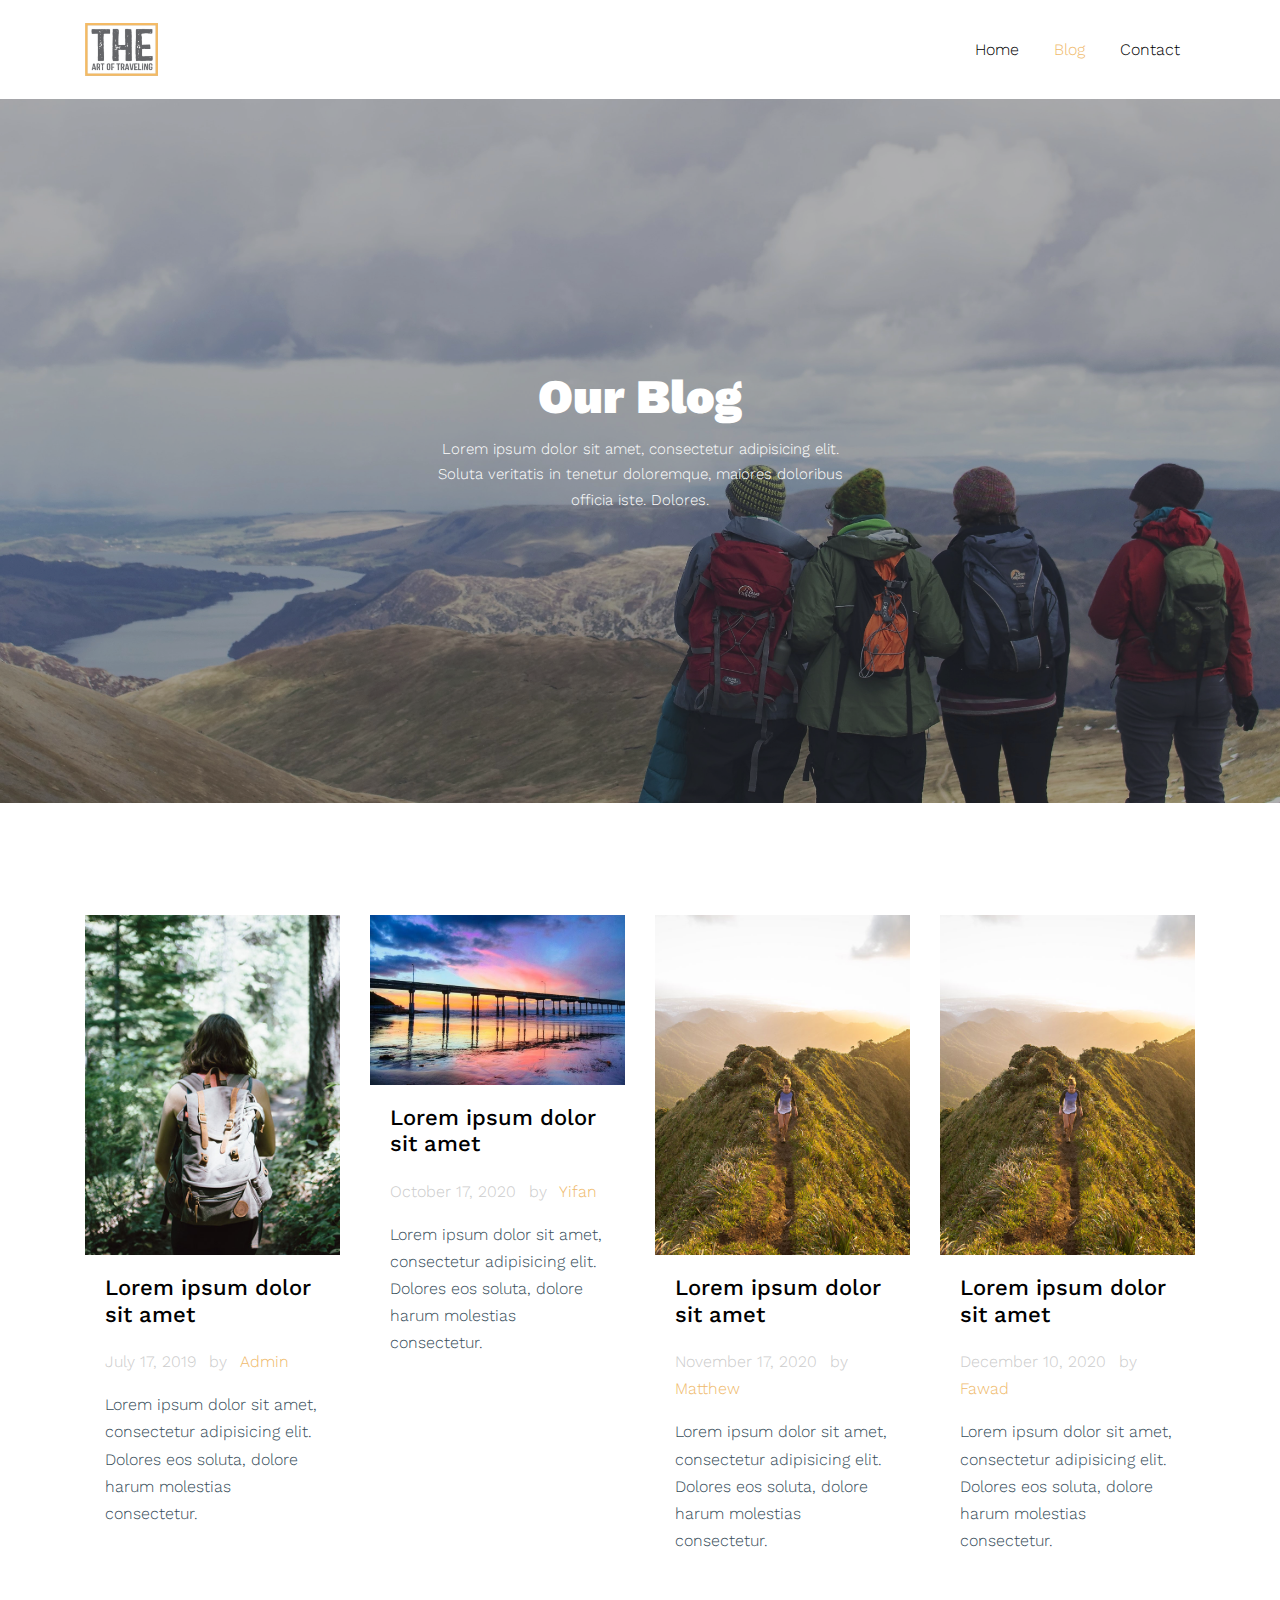
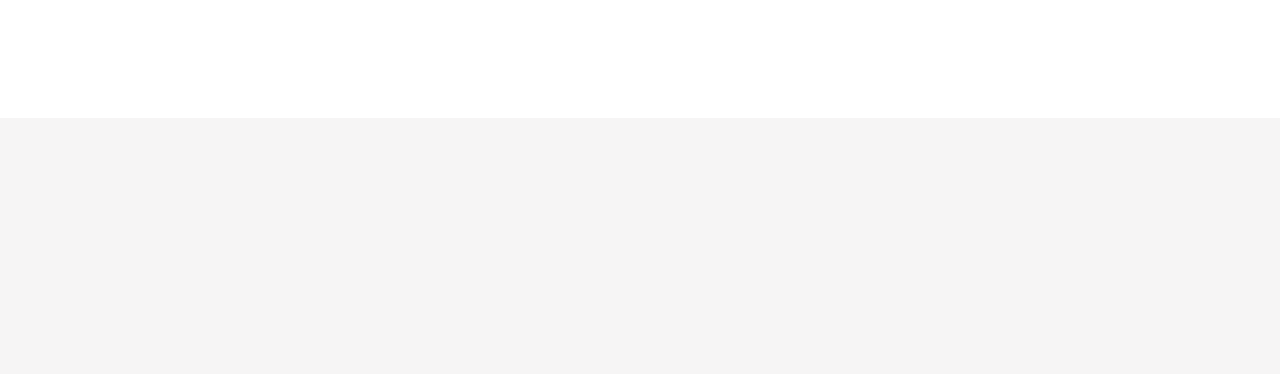
==== blog.html @ 345ba42e "Merge branch 'master' of https://github.com/94yifanwu/544-group-proj into main" ====
<!doctype html>
<html lang="en">

  <head>
    <title>The art of traveling</title>
    <meta charset="utf-8">
    <meta name="viewport" content="width=device-width, initial-scale=1, shrink-to-fit=no">

    <link href="https://fonts.googleapis.com/css?family=Work+Sans:400,700,900&display=swap" rel="stylesheet">

    <link rel="stylesheet" href="fonts/icomoon/style.css">

    <link rel="stylesheet" href="css/bootstrap.min.css">
    <link rel="stylesheet" href="css/bootstrap-datepicker.css">
    <link rel="stylesheet" href="css/jquery.fancybox.min.css">
    <link rel="stylesheet" href="css/owl.carousel.min.css">
    <link rel="stylesheet" href="css/owl.theme.default.min.css">
    <link rel="stylesheet" href="fonts/flaticon/font/flaticon.css">
    <link rel="stylesheet" href="css/aos.css">

    <!-- MAIN CSS -->
    <link rel="stylesheet" href="css/style.css">

  </head>

  <body data-spy="scroll" data-target=".site-navbar-target" data-offset="300">

    
    <div class="site-wrap" id="home-section">

      <div class="site-mobile-menu site-navbar-target">
        <div class="site-mobile-menu-header">
          <div class="site-mobile-menu-close mt-3">
            <span class="icon-close2 js-menu-toggle"></span>
          </div>
        </div>
        <div class="site-mobile-menu-body"></div>
      </div>



      <header class="site-navbar site-navbar-target" role="banner">

        <div class="container">
          <div class="row align-items-center position-relative">

            <div class="col-3 ">
              <div class="site-logo">
                <a href="index.html" class="font-weight-bold">
                  <img src="images/logo.png" alt="Image" class="img-fluid">
                </a>
              </div>
            </div>

            <div class="col-9  text-right">
              

              <span class="d-inline-block d-lg-none"><a href="#" class="text-white site-menu-toggle js-menu-toggle py-5 text-white"><span class="icon-menu h3 text-white"></span></a></span>

              

              <nav class="site-navigation text-right ml-auto d-none d-lg-block" role="navigation">
                <ul class="site-menu main-menu js-clone-nav ml-auto ">
                  <li><a href="index.html" class="nav-link">Home</a></li>
                  <li class="active"><a href="blog.html" class="nav-link">Blog</a></li>
                  <li><a href="contact.html" class="nav-link">Contact</a></li>
                </ul>
              </nav>
            </div>

            
          </div>
        </div>

      </header>

    <div class="ftco-blocks-cover-1">
      <div class="site-section-cover overlay" style="background-image: url('images/hero_1.jpg')">
        <div class="container">
          <div class="row align-items-center justify-content-center text-center">
            <div class="col-md-5" data-aos="fade-up">
              <h1 class="mb-3 text-white">Our Blog</h1>
              <p>Lorem ipsum dolor sit amet, consectetur adipisicing elit. Soluta veritatis in tenetur doloremque, maiores doloribus officia iste. Dolores.</p>
              
            </div>
          </div>
        </div>
      </div>
    </div>


    <div class="site-section">
      <div class="container">

       
        <div class="row">
          <div class="col-lg-3 col-md-6 mb-3">
            <div class="post-entry-1 h-100">
              <a href="single.html">
                <img src="images/img_1.jpg" alt="Image"
                 class="img-fluid">
              </a>
              <div class="post-entry-1-contents">
                
                <h2><a href="single.html">Lorem ipsum dolor sit amet</a></h2>
                <span class="meta d-inline-block mb-3">July 17, 2019 <span class="mx-2">by</span> <a href="#">Admin</a></span>
                <p>Lorem ipsum dolor sit amet, consectetur adipisicing elit. Dolores eos soluta, dolore harum molestias consectetur.</p>
              </div>
            </div>
          </div>
          <div class="col-lg-3 col-md-6 mb-3">
            <div class="post-entry-1 h-100">
              <a href="san-diego.html">
                <img src="images/sandiegoo.jpg" alt="San Diego Image"
                 class="img-fluid">
              </a>
              <div class="post-entry-1-contents">
                
                <h2><a href="san-diego.html">Lorem ipsum dolor sit amet</a></h2>
                <span class="meta d-inline-block mb-3">October 17, 2020 <span class="mx-2">by</span> <a href="#">Yifan</a></span>
                <p>Lorem ipsum dolor sit amet, consectetur adipisicing elit. Dolores eos soluta, dolore harum molestias consectetur.</p>
              </div>
            </div>
          </div>

          <div class="col-lg-3 col-md-6 mb-3">
            <div class="post-entry-1 h-100">
              <a href="matt.html">
                <img src="images/img_3.jpg" alt="Image"
                 class="img-fluid">
              </a>
              <div class="post-entry-1-contents">
                
                <h2><a href="matt.html">Lorem ipsum dolor sit amet</a></h2>
                <span class="meta d-inline-block mb-3">November 17, 2020 <span class="mx-2">by</span> <a href="#">Matthew</a></span>
                <p>Lorem ipsum dolor sit amet, consectetur adipisicing elit. Dolores eos soluta, dolore harum molestias consectetur.</p>
              </div>
            </div>
          </div>
          <div class="col-lg-3 col-md-6 mb-3">
            <div class="post-entry-1 h-100">
              <a href="single.html">
                <img src="images/img_3.jpg" alt="Image"
                     class="img-fluid">
              </a>
              <div class="post-entry-1-contents">

                <h2><a href="single.html">Lorem ipsum dolor sit amet</a></h2>
                <span class="meta d-inline-block mb-3">December 10, 2020 <span class="mx-2">by</span> <a href="#">Fawad</a></span>
                <p>Lorem ipsum dolor sit amet, consectetur adipisicing elit. Dolores eos soluta, dolore harum molestias consectetur.</p>
              </div>
            </div>
          </div>

        </div>

        
      </div>
    </div> <!-- END .site-section -->

    <footer class="site-footer bg-light">

    </footer>

    </div>

    <script src="js/jquery-3.3.1.min.js"></script>
    <script src="js/jquery-migrate-3.0.0.js"></script>
    <script src="js/popper.min.js"></script>
    <script src="js/bootstrap.min.js"></script>
    <script src="js/owl.carousel.min.js"></script>
    <script src="js/jquery.sticky.js"></script>
    <script src="js/jquery.waypoints.min.js"></script>
    <script src="js/jquery.animateNumber.min.js"></script>
    <script src="js/jquery.fancybox.min.js"></script>
    <script src="js/jquery.stellar.min.js"></script>
    <script src="js/jquery.easing.1.3.js"></script>
    <script src="js/bootstrap-datepicker.min.js"></script>
    <script src="js/isotope.pkgd.min.js"></script>
    <script src="js/aos.js"></script>

    <script src="js/main.js"></script>

  </body>

</html>
---- fonts/icomoon/style.css ----
@font-face {
  font-family: 'icomoon';
  src:  url('fonts/icomoon.eot?10si43');
  src:  url('fonts/icomoon.eot?10si43#iefix') format('embedded-opentype'),
    url('fonts/icomoon.ttf?10si43') format('truetype'),
    url('fonts/icomoon.woff?10si43') format('woff'),
    url('fonts/icomoon.svg?10si43#icomoon') format('svg');
  font-weight: normal;
  font-style: normal;
}

[class^="icon-"], [class*=" icon-"] {
  /* use !important to prevent issues with browser extensions that change fonts */
  font-family: 'icomoon' !important;
  speak: none;
  font-style: normal;
  font-weight: normal;
  font-variant: normal;
  text-transform: none;
  line-height: 1;

  /* Better Font Rendering =========== */
  -webkit-font-smoothing: antialiased;
  -moz-osx-font-smoothing: grayscale;
}

.icon-asterisk:before {
  content: "\f069";
}
.icon-plus:before {
  content: "\f067";
}
.icon-question:before {
  content: "\f128";
}
.icon-minus:before {
  content: "\f068";
}
.icon-glass:before {
  content: "\f000";
}
.icon-music:before {
  content: "\f001";
}
.icon-search:before {
  content: "\f002";
}
.icon-envelope-o:before {
  content: "\f003";
}
.icon-heart:before {
  content: "\f004";
}
.icon-star:before {
  content: "\f005";
}
.icon-star-o:before {
  content: "\f006";
}
.icon-user:before {
  content: "\f007";
}
.icon-film:before {
  content: "\f008";
}
.icon-th-large:before {
  content: "\f009";
}
.icon-th:before {
  content: "\f00a";
}
.icon-th-list:before {
  content: "\f00b";
}
.icon-check:before {
  content: "\f00c";
}
.icon-close:before {
  content: "\f00d";
}
.icon-remove:before {
  content: "\f00d";
}
.icon-times:before {
  content: "\f00d";
}
.icon-search-plus:before {
  content: "\f00e";
}
.icon-search-minus:before {
  content: "\f010";
}
.icon-power-off:before {
  content: "\f011";
}
.icon-signal:before {
  content: "\f012";
}
.icon-cog:before {
  content: "\f013";
}
.icon-gear:before {
  content: "\f013";
}
.icon-trash-o:before {
  content: "\f014";
}
.icon-home:before {
  content: "\f015";
}
.icon-file-o:before {
  content: "\f016";
}
.icon-clock-o:before {
  content: "\f017";
}
.icon-road:before {
  content: "\f018";
}
.icon-download:before {
  content: "\f019";
}
.icon-arrow-circle-o-down:before {
  content: "\f01a";
}
.icon-arrow-circle-o-up:before {
  content: "\f01b";
}
.icon-inbox:before {
  content: "\f01c";
}
.icon-play-circle-o:before {
  content: "\f01d";
}
.icon-repeat:before {
  content: "\f01e";
}
.icon-rotate-right:before {
  content: "\f01e";
}
.icon-refresh:before {
  content: "\f021";
}
.icon-list-alt:before {
  content: "\f022";
}
.icon-lock:before {
  content: "\f023";
}
.icon-flag:before {
  content: "\f024";
}
.icon-headphones:before {
  content: "\f025";
}
.icon-volume-off:before {
  content: "\f026";
}
.icon-volume-down:before {
  content: "\f027";
}
.icon-volume-up:before {
  content: "\f028";
}
.icon-qrcode:before {
  content: "\f029";
}
.icon-barcode:before {
  content: "\f02a";
}
.icon-tag:before {
  content: "\f02b";
}
.icon-tags:before {
  content: "\f02c";
}
.icon-book:before {
  content: "\f02d";
}
.icon-bookmark:before {
  content: "\f02e";
}
.icon-print:before {
  content: "\f02f";
}
.icon-camera:before {
  content: "\f030";
}
.icon-font:before {
  content: "\f031";
}
.icon-bold:before {
  content: "\f032";
}
.icon-italic:before {
  content: "\f033";
}
.icon-text-height:before {
  content: "\f034";
}
.icon-text-width:before {
  content: "\f035";
}
.icon-align-left:before {
  content: "\f036";
}
.icon-align-center:before {
  content: "\f037";
}
.icon-align-right:before {
  content: "\f038";
}
.icon-align-justify:before {
  content: "\f039";
}
.icon-list:before {
  content: "\f03a";
}
.icon-dedent:before {
  content: "\f03b";
}
.icon-outdent:before {
  content: "\f03b";
}
.icon-indent:before {
  content: "\f03c";
}
.icon-video-camera:before {
  content: "\f03d";
}
.icon-image:before {
  content: "\f03e";
}
.icon-photo:before {
  content: "\f03e";
}
.icon-picture-o:before {
  content: "\f03e";
}
.icon-pencil:before {
  content: "\f040";
}
.icon-map-marker:before {
  content: "\f041";
}
.icon-adjust:before {
  content: "\f042";
}
.icon-tint:before {
  content: "\f043";
}
.icon-edit:before {
  content: "\f044";
}
.icon-pencil-square-o:before {
  content: "\f044";
}
.icon-share-square-o:before {
  content: "\f045";
}
.icon-check-square-o:before {
  content: "\f046";
}
.icon-arrows:before {
  content: "\f047";
}
.icon-step-backward:before {
  content: "\f048";
}
.icon-fast-backward:before {
  content: "\f049";
}
.icon-backward:before {
  content: "\f04a";
}
.icon-play:before {
  content: "\f04b";
}
.icon-pause:before {
  content: "\f04c";
}
.icon-stop:before {
  content: "\f04d";
}
.icon-forward:before {
  content: "\f04e";
}
.icon-fast-forward:before {
  content: "\f050";
}
.icon-step-forward:before {
  content: "\f051";
}
.icon-eject:before {
  content: "\f052";
}
.icon-chevron-left:before {
  content: "\f053";
}
.icon-chevron-right:before {
  content: "\f054";
}
.icon-plus-circle:before {
  content: "\f055";
}
.icon-minus-circle:before {
  content: "\f056";
}
.icon-times-circle:before {
  content: "\f057";
}
.icon-check-circle:before {
  content: "\f058";
}
.icon-question-circle:before {
  content: "\f059";
}
.icon-info-circle:before {
  content: "\f05a";
}
.icon-crosshairs:before {
  content: "\f05b";
}
.icon-times-circle-o:before {
  content: "\f05c";
}
.icon-check-circle-o:before {
  content: "\f05d";
}
.icon-ban:before {
  content: "\f05e";
}
.icon-arrow-left:before {
  content: "\f060";
}
.icon-arrow-right:before {
  content: "\f061";
}
.icon-arrow-up:before {
  content: "\f062";
}
.icon-arrow-down:before {
  content: "\f063";
}
.icon-mail-forward:before {
  content: "\f064";
}
.icon-share:before {
  content: "\f064";
}
.icon-expand:before {
  content: "\f065";
}
.icon-compress:before {
  content: "\f066";
}
.icon-exclamation-circle:before {
  content: "\f06a";
}
.icon-gift:before {
  content: "\f06b";
}
.icon-leaf:before {
  content: "\f06c";
}
.icon-fire:before {
  content: "\f06d";
}
.icon-eye:before {
  content: "\f06e";
}
.icon-eye-slash:before {
  content: "\f070";
}
.icon-exclamation-triangle:before {
  content: "\f071";
}
.icon-warning:before {
  content: "\f071";
}
.icon-plane:before {
  content: "\f072";
}
.icon-calendar:before {
  content: "\f073";
}
.icon-random:before {
  content: "\f074";
}
.icon-comment:before {
  content: "\f075";
}
.icon-magnet:before {
  content: "\f076";
}
.icon-chevron-up:before {
  content: "\f077";
}
.icon-chevron-down:before {
  content: "\f078";
}
.icon-retweet:before {
  content: "\f079";
}
.icon-shopping-cart:before {
  content: "\f07a";
}
.icon-folder:before {
  content: "\f07b";
}
.icon-folder-open:before {
  content: "\f07c";
}
.icon-arrows-v:before {
  content: "\f07d";
}
.icon-arrows-h:before {
  content: "\f07e";
}
.icon-bar-chart:before {
  content: "\f080";
}
.icon-bar-chart-o:before {
  content: "\f080";
}
.icon-twitter-square:before {
  content: "\f081";
}
.icon-facebook-square:before {
  content: "\f082";
}
.icon-camera-retro:before {
  content: "\f083";
}
.icon-key:before {
  content: "\f084";
}
.icon-cogs:before {
  content: "\f085";
}
.icon-gears:before {
  content: "\f085";
}
.icon-comments:before {
  content: "\f086";
}
.icon-thumbs-o-up:before {
  content: "\f087";
}
.icon-thumbs-o-down:before {
  content: "\f088";
}
.icon-star-half:before {
  content: "\f089";
}
.icon-heart-o:before {
  content: "\f08a";
}
.icon-sign-out:before {
  content: "\f08b";
}
.icon-linkedin-square:before {
  content: "\f08c";
}
.icon-thumb-tack:before {
  content: "\f08d";
}
.icon-external-link:before {
  content: "\f08e";
}
.icon-sign-in:before {
  content: "\f090";
}
.icon-trophy:before {
  content: "\f091";
}
.icon-github-square:before {
  content: "\f092";
}
.icon-upload:before {
  content: "\f093";
}
.icon-lemon-o:before {
  content: "\f094";
}
.icon-phone:before {
  content: "\f095";
}
.icon-square-o:before {
  content: "\f096";
}
.icon-bookmark-o:before {
  content: "\f097";
}
.icon-phone-square:before {
  content: "\f098";
}
.icon-twitter:before {
  content: "\f099";
}
.icon-facebook:before {
  content: "\f09a";
}
.icon-facebook-f:before {
  content: "\f09a";
}
.icon-github:before {
  content: "\f09b";
}
.icon-unlock:before {
  content: "\f09c";
}
.icon-credit-card:before {
  content: "\f09d";
}
.icon-feed:before {
  content: "\f09e";
}
.icon-rss:before {
  content: "\f09e";
}
.icon-hdd-o:before {
  content: "\f0a0";
}
.icon-bullhorn:before {
  content: "\f0a1";
}
.icon-bell-o:before {
  content: "\f0a2";
}
.icon-certificate:before {
  content: "\f0a3";
}
.icon-hand-o-right:before {
  content: "\f0a4";
}
.icon-hand-o-left:before {
  content: "\f0a5";
}
.icon-hand-o-up:before {
  content: "\f0a6";
}
.icon-hand-o-down:before {
  content: "\f0a7";
}
.icon-arrow-circle-left:before {
  content: "\f0a8";
}
.icon-arrow-circle-right:before {
  content: "\f0a9";
}
.icon-arrow-circle-up:before {
  content: "\f0aa";
}
.icon-arrow-circle-down:before {
  content: "\f0ab";
}
.icon-globe:before {
  content: "\f0ac";
}
.icon-wrench:before {
  content: "\f0ad";
}
.icon-tasks:before {
  content: "\f0ae";
}
.icon-filter:before {
  content: "\f0b0";
}
.icon-briefcase:before {
  content: "\f0b1";
}
.icon-arrows-alt:before {
  content: "\f0b2";
}
.icon-group:before {
  content: "\f0c0";
}
.icon-users:before {
  content: "\f0c0";
}
.icon-chain:before {
  content: "\f0c1";
}
.icon-link:before {
  content: "\f0c1";
}
.icon-cloud:before {
  content: "\f0c2";
}
.icon-flask:before {
  content: "\f0c3";
}
.icon-cut:before {
  content: "\f0c4";
}
.icon-scissors:before {
  content: "\f0c4";
}
.icon-copy:before {
  content: "\f0c5";
}
.icon-files-o:before {
  content: "\f0c5";
}
.icon-paperclip:before {
  content: "\f0c6";
}
.icon-floppy-o:before {
  content: "\f0c7";
}
.icon-save:before {
  content: "\f0c7";
}
.icon-square:before {
  content: "\f0c8";
}
.icon-bars:before {
  content: "\f0c9";
}
.icon-navicon:before {
  content: "\f0c9";
}
.icon-reorder:before {
  content: "\f0c9";
}
.icon-list-ul:before {
  content: "\f0ca";
}
.icon-list-ol:before {
  content: "\f0cb";
}
.icon-strikethrough:before {
  content: "\f0cc";
}
.icon-underline:before {
  content: "\f0cd";
}
.icon-table:before {
  content: "\f0ce";
}
.icon-magic:before {
  content: "\f0d0";
}
.icon-truck:before {
  content: "\f0d1";
}
.icon-pinterest:before {
  content: "\f0d2";
}
.icon-pinterest-square:before {
  content: "\f0d3";
}
.icon-google-plus-square:before {
  content: "\f0d4";
}
.icon-google-plus:before {
  content: "\f0d5";
}
.icon-money:before {
  content: "\f0d6";
}
.icon-caret-down:before {
  content: "\f0d7";
}
.icon-caret-up:before {
  content: "\f0d8";
}
.icon-caret-left:before {
  content: "\f0d9";
}
.icon-caret-right:before {
  content: "\f0da";
}
.icon-columns:before {
  content: "\f0db";
}
.icon-sort:before {
  content: "\f0dc";
}
.icon-unsorted:before {
  content: "\f0dc";
}
.icon-sort-desc:before {
  content: "\f0dd";
}
.icon-sort-down:before {
  content: "\f0dd";
}
.icon-sort-asc:before {
  content: "\f0de";
}
.icon-sort-up:before {
  content: "\f0de";
}
.icon-envelope:before {
  content: "\f0e0";
}
.icon-linkedin:before {
  content: "\f0e1";
}
.icon-rotate-left:before {
  content: "\f0e2";
}
.icon-undo:before {
  content: "\f0e2";
}
.icon-gavel:before {
  content: "\f0e3";
}
.icon-legal:before {
  content: "\f0e3";
}
.icon-dashboard:before {
  content: "\f0e4";
}
.icon-tachometer:before {
  content: "\f0e4";
}
.icon-comment-o:before {
  content: "\f0e5";
}
.icon-comments-o:before {
  content: "\f0e6";
}
.icon-bolt:before {
  content: "\f0e7";
}
.icon-flash:before {
  content: "\f0e7";
}
.icon-sitemap:before {
  content: "\f0e8";
}
.icon-umbrella:before {
  content: "\f0e9";
}
.icon-clipboard:before {
  content: "\f0ea";
}
.icon-paste:before {
  content: "\f0ea";
}
.icon-lightbulb-o:before {
  content: "\f0eb";
}
.icon-exchange:before {
  content: "\f0ec";
}
.icon-cloud-download:before {
  content: "\f0ed";
}
.icon-cloud-upload:before {
  content: "\f0ee";
}
.icon-user-md:before {
  content: "\f0f0";
}
.icon-stethoscope:before {
  content: "\f0f1";
}
.icon-suitcase:before {
  content: "\f0f2";
}
.icon-bell:before {
  content: "\f0f3";
}
.icon-coffee:before {
  content: "\f0f4";
}
.icon-cutlery:before {
  content: "\f0f5";
}
.icon-file-text-o:before {
  content: "\f0f6";
}
.icon-building-o:before {
  content: "\f0f7";
}
.icon-hospital-o:before {
  content: "\f0f8";
}
.icon-ambulance:before {
  content: "\f0f9";
}
.icon-medkit:before {
  content: "\f0fa";
}
.icon-fighter-jet:before {
  content: "\f0fb";
}
.icon-beer:before {
  content: "\f0fc";
}
.icon-h-square:before {
  content: "\f0fd";
}
.icon-plus-square:before {
  content: "\f0fe";
}
.icon-angle-double-left:before {
  content: "\f100";
}
.icon-angle-double-right:before {
  content: "\f101";
}
.icon-angle-double-up:before {
  content: "\f102";
}
.icon-angle-double-down:before {
  content: "\f103";
}
.icon-angle-left:before {
  content: "\f104";
}
.icon-angle-right:before {
  content: "\f105";
}
.icon-angle-up:before {
  content: "\f106";
}
.icon-angle-down:before {
  content: "\f107";
}
.icon-desktop:before {
  content: "\f108";
}
.icon-laptop:before {
  content: "\f109";
}
.icon-tablet:before {
  content: "\f10a";
}
.icon-mobile:before {
  content: "\f10b";
}
.icon-mobile-phone:before {
  content: "\f10b";
}
.icon-circle-o:before {
  content: "\f10c";
}
.icon-quote-left:before {
  content: "\f10d";
}
.icon-quote-right:before {
  content: "\f10e";
}
.icon-spinner:before {
  content: "\f110";
}
.icon-circle:before {
  content: "\f111";
}
.icon-mail-reply:before {
  content: "\f112";
}
.icon-reply:before {
  content: "\f112";
}
.icon-github-alt:before {
  content: "\f113";
}
.icon-folder-o:before {
  content: "\f114";
}
.icon-folder-open-o:before {
  content: "\f115";
}
.icon-smile-o:before {
  content: "\f118";
}
.icon-frown-o:before {
  content: "\f119";
}
.icon-meh-o:before {
  content: "\f11a";
}
.icon-gamepad:before {
  content: "\f11b";
}
.icon-keyboard-o:before {
  content: "\f11c";
}
.icon-flag-o:before {
  content: "\f11d";
}
.icon-flag-checkered:before {
  content: "\f11e";
}
.icon-terminal:before {
  content: "\f120";
}
.icon-code:before {
  content: "\f121";
}
.icon-mail-reply-all:before {
  content: "\f122";
}
.icon-reply-all:before {
  content: "\f122";
}
.icon-star-half-empty:before {
  content: "\f123";
}
.icon-star-half-full:before {
  content: "\f123";
}
.icon-star-half-o:before {
  content: "\f123";
}
.icon-location-arrow:before {
  content: "\f124";
}
.icon-crop:before {
  content: "\f125";
}
.icon-code-fork:before {
  content: "\f126";
}
.icon-chain-broken:before {
  content: "\f127";
}
.icon-unlink:before {
  content: "\f127";
}
.icon-info:before {
  content: "\f129";
}
.icon-exclamation:before {
  content: "\f12a";
}
.icon-superscript:before {
  content: "\f12b";
}
.icon-subscript:before {
  content: "\f12c";
}
.icon-eraser:before {
  content: "\f12d";
}
.icon-puzzle-piece:before {
  content: "\f12e";
}
.icon-microphone:before {
  content: "\f130";
}
.icon-microphone-slash:before {
  content: "\f131";
}
.icon-shield:before {
  content: "\f132";
}
.icon-calendar-o:before {
  content: "\f133";
}
.icon-fire-extinguisher:before {
  content: "\f134";
}
.icon-rocket:before {
  content: "\f135";
}
.icon-maxcdn:before {
  content: "\f136";
}
.icon-chevron-circle-left:before {
  content: "\f137";
}
.icon-chevron-circle-right:before {
  content: "\f138";
}
.icon-chevron-circle-up:before {
  content: "\f139";
}
.icon-chevron-circle-down:before {
  content: "\f13a";
}
.icon-html5:before {
  content: "\f13b";
}
.icon-css3:before {
  content: "\f13c";
}
.icon-anchor:before {
  content: "\f13d";
}
.icon-unlock-alt:before {
  content: "\f13e";
}
.icon-bullseye:before {
  content: "\f140";
}
.icon-ellipsis-h:before {
  content: "\f141";
}
.icon-ellipsis-v:before {
  content: "\f142";
}
.icon-rss-square:before {
  content: "\f143";
}
.icon-play-circle:before {
  content: "\f144";
}
.icon-ticket:before {
  content: "\f145";
}
.icon-minus-square:before {
  content: "\f146";
}
.icon-minus-square-o:before {
  content: "\f147";
}
.icon-level-up:before {
  content: "\f148";
}
.icon-level-down:before {
  content: "\f149";
}
.icon-check-square:before {
  content: "\f14a";
}
.icon-pencil-square:before {
  content: "\f14b";
}
.icon-external-link-square:before {
  content: "\f14c";
}
.icon-share-square:before {
  content: "\f14d";
}
.icon-compass:before {
  content: "\f14e";
}
.icon-caret-square-o-down:before {
  content: "\f150";
}
.icon-toggle-down:before {
  content: "\f150";
}
.icon-caret-square-o-up:before {
  content: "\f151";
}
.icon-toggle-up:before {
  content: "\f151";
}
.icon-caret-square-o-right:before {
  content: "\f152";
}
.icon-toggle-right:before {
  content: "\f152";
}
.icon-eur:before {
  content: "\f153";
}
.icon-euro:before {
  content: "\f153";
}
.icon-gbp:before {
  content: "\f154";
}
.icon-dollar:before {
  content: "\f155";
}
.icon-usd:before {
  content: "\f155";
}
.icon-inr:before {
  content: "\f156";
}
.icon-rupee:before {
  content: "\f156";
}
.icon-cny:before {
  content: "\f157";
}
.icon-jpy:before {
  content: "\f157";
}
.icon-rmb:before {
  content: "\f157";
}
.icon-yen:before {
  content: "\f157";
}
.icon-rouble:before {
  content: "\f158";
}
.icon-rub:before {
  content: "\f158";
}
.icon-ruble:before {
  content: "\f158";
}
.icon-krw:before {
  content: "\f159";
}
.icon-won:before {
  content: "\f159";
}
.icon-bitcoin:before {
  content: "\f15a";
}
.icon-btc:before {
  content: "\f15a";
}
.icon-file:before {
  content: "\f15b";
}
.icon-file-text:before {
  content: "\f15c";
}
.icon-sort-alpha-asc:before {
  content: "\f15d";
}
.icon-sort-alpha-desc:before {
  content: "\f15e";
}
.icon-sort-amount-asc:before {
  content: "\f160";
}
.icon-sort-amount-desc:before {
  content: "\f161";
}
.icon-sort-numeric-asc:before {
  content: "\f162";
}
.icon-sort-numeric-desc:before {
  content: "\f163";
}
.icon-thumbs-up:before {
  content: "\f164";
}
.icon-thumbs-down:before {
  content: "\f165";
}
.icon-youtube-square:before {
  content: "\f166";
}
.icon-youtube:before {
  content: "\f167";
}
.icon-xing:before {
  content: "\f168";
}
.icon-xing-square:before {
  content: "\f169";
}
.icon-youtube-play:before {
  content: "\f16a";
}
.icon-dropbox:before {
  content: "\f16b";
}
.icon-stack-overflow:before {
  content: "\f16c";
}
.icon-instagram:before {
  content: "\f16d";
}
.icon-flickr:before {
  content: "\f16e";
}
.icon-adn:before {
  content: "\f170";
}
.icon-bitbucket:before {
  content: "\f171";
}
.icon-bitbucket-square:before {
  content: "\f172";
}
.icon-tumblr:before {
  content: "\f173";
}
.icon-tumblr-square:before {
  content: "\f174";
}
.icon-long-arrow-down:before {
  content: "\f175";
}
.icon-long-arrow-up:before {
  content: "\f176";
}
.icon-long-arrow-left:before {
  content: "\f177";
}
.icon-long-arrow-right:before {
  content: "\f178";
}
.icon-apple:before {
  content: "\f179";
}
.icon-windows:before {
  content: "\f17a";
}
.icon-android:before {
  content: "\f17b";
}
.icon-linux:before {
  content: "\f17c";
}
.icon-dribbble:before {
  content: "\f17d";
}
.icon-skype:before {
  content: "\f17e";
}
.icon-foursquare:before {
  content: "\f180";
}
.icon-trello:before {
  content: "\f181";
}
.icon-female:before {
  content: "\f182";
}
.icon-male:before {
  content: "\f183";
}
.icon-gittip:before {
  content: "\f184";
}
.icon-gratipay:before {
  content: "\f184";
}
.icon-sun-o:before {
  content: "\f185";
}
.icon-moon-o:before {
  content: "\f186";
}
.icon-archive:before {
  content: "\f187";
}
.icon-bug:before {
  content: "\f188";
}
.icon-vk:before {
  content: "\f189";
}
.icon-weibo:before {
  content: "\f18a";
}
.icon-renren:before {
  content: "\f18b";
}
.icon-pagelines:before {
  content: "\f18c";
}
.icon-stack-exchange:before {
  content: "\f18d";
}
.icon-arrow-circle-o-right:before {
  content: "\f18e";
}
.icon-arrow-circle-o-left:before {
  content: "\f190";
}
.icon-caret-square-o-left:before {
  content: "\f191";
}
.icon-toggle-left:before {
  content: "\f191";
}
.icon-dot-circle-o:before {
  content: "\f192";
}
.icon-wheelchair:before {
  content: "\f193";
}
.icon-vimeo-square:before {
  content: "\f194";
}
.icon-try:before {
  content: "\f195";
}
.icon-turkish-lira:before {
  content: "\f195";
}
.icon-plus-square-o:before {
  content: "\f196";
}
.icon-space-shuttle:before {
  content: "\f197";
}
.icon-slack:before {
  content: "\f198";
}
.icon-envelope-square:before {
  content: "\f199";
}
.icon-wordpress:before {
  content: "\f19a";
}
.icon-openid:before {
  content: "\f19b";
}
.icon-bank:before {
  content: "\f19c";
}
.icon-institution:before {
  content: "\f19c";
}
.icon-university:before {
  content: "\f19c";
}
.icon-graduation-cap:before {
  content: "\f19d";
}
.icon-mortar-board:before {
  content: "\f19d";
}
.icon-yahoo:before {
  content: "\f19e";
}
.icon-google:before {
  content: "\f1a0";
}
.icon-reddit:before {
  content: "\f1a1";
}
.icon-reddit-square:before {
  content: "\f1a2";
}
.icon-stumbleupon-circle:before {
  content: "\f1a3";
}
.icon-stumbleupon:before {
  content: "\f1a4";
}
.icon-delicious:before {
  content: "\f1a5";
}
.icon-digg:before {
  content: "\f1a6";
}
.icon-pied-piper-pp:before {
  content: "\f1a7";
}
.icon-pied-piper-alt:before {
  content: "\f1a8";
}
.icon-drupal:before {
  content: "\f1a9";
}
.icon-joomla:before {
  content: "\f1aa";
}
.icon-language:before {
  content: "\f1ab";
}
.icon-fax:before {
  content: "\f1ac";
}
.icon-building:before {
  content: "\f1ad";
}
.icon-child:before {
  content: "\f1ae";
}
.icon-paw:before {
  content: "\f1b0";
}
.icon-spoon:before {
  content: "\f1b1";
}
.icon-cube:before {
  content: "\f1b2";
}
.icon-cubes:before {
  content: "\f1b3";
}
.icon-behance:before {
  content: "\f1b4";
}
.icon-behance-square:before {
  content: "\f1b5";
}
.icon-steam:before {
  content: "\f1b6";
}
.icon-steam-square:before {
  content: "\f1b7";
}
.icon-recycle:before {
  content: "\f1b8";
}
.icon-automobile:before {
  content: "\f1b9";
}
.icon-car:before {
  content: "\f1b9";
}
.icon-cab:before {
  content: "\f1ba";
}
.icon-taxi:before {
  content: "\f1ba";
}
.icon-tree:before {
  content: "\f1bb";
}
.icon-spotify:before {
  content: "\f1bc";
}
.icon-deviantart:before {
  content: "\f1bd";
}
.icon-soundcloud:before {
  content: "\f1be";
}
.icon-database:before {
  content: "\f1c0";
}
.icon-file-pdf-o:before {
  content: "\f1c1";
}
.icon-file-word-o:before {
  content: "\f1c2";
}
.icon-file-excel-o:before {
  content: "\f1c3";
}
.icon-file-powerpoint-o:before {
  content: "\f1c4";
}
.icon-file-image-o:before {
  content: "\f1c5";
}
.icon-file-photo-o:before {
  content: "\f1c5";
}
.icon-file-picture-o:before {
  content: "\f1c5";
}
.icon-file-archive-o:before {
  content: "\f1c6";
}
.icon-file-zip-o:before {
  content: "\f1c6";
}
.icon-file-audio-o:before {
  content: "\f1c7";
}
.icon-file-sound-o:before {
  content: "\f1c7";
}
.icon-file-movie-o:before {
  content: "\f1c8";
}
.icon-file-video-o:before {
  content: "\f1c8";
}
.icon-file-code-o:before {
  content: "\f1c9";
}
.icon-vine:before {
  content: "\f1ca";
}
.icon-codepen:before {
  content: "\f1cb";
}
.icon-jsfiddle:before {
  content: "\f1cc";
}
.icon-life-bouy:before {
  content: "\f1cd";
}
.icon-life-buoy:before {
  content: "\f1cd";
}
.icon-life-ring:before {
  content: "\f1cd";
}
.icon-life-saver:before {
  content: "\f1cd";
}
.icon-support:before {
  content: "\f1cd";
}
.icon-circle-o-notch:before {
  content: "\f1ce";
}
.icon-ra:before {
  content: "\f1d0";
}
.icon-rebel:before {
  content: "\f1d0";
}
.icon-resistance:before {
  content: "\f1d0";
}
.icon-empire:before {
  content: "\f1d1";
}
.icon-ge:before {
  content: "\f1d1";
}
.icon-git-square:before {
  content: "\f1d2";
}
.icon-git:before {
  content: "\f1d3";
}
.icon-hacker-news:before {
  content: "\f1d4";
}
.icon-y-combinator-square:before {
  content: "\f1d4";
}
.icon-yc-square:before {
  content: "\f1d4";
}
.icon-tencent-weibo:before {
  content: "\f1d5";
}
.icon-qq:before {
  content: "\f1d6";
}
.icon-wechat:before {
  content: "\f1d7";
}
.icon-weixin:before {
  content: "\f1d7";
}
.icon-paper-plane:before {
  content: "\f1d8";
}
.icon-send:before {
  content: "\f1d8";
}
.icon-paper-plane-o:before {
  content: "\f1d9";
}
.icon-send-o:before {
  content: "\f1d9";
}
.icon-history:before {
  content: "\f1da";
}
.icon-circle-thin:before {
  content: "\f1db";
}
.icon-header:before {
  content: "\f1dc";
}
.icon-paragraph:before {
  content: "\f1dd";
}
.icon-sliders:before {
  content: "\f1de";
}
.icon-share-alt:before {
  content: "\f1e0";
}
.icon-share-alt-square:before {
  content: "\f1e1";
}
.icon-bomb:before {
  content: "\f1e2";
}
.icon-futbol-o:before {
  content: "\f1e3";
}
.icon-soccer-ball-o:before {
  content: "\f1e3";
}
.icon-tty:before {
  content: "\f1e4";
}
.icon-binoculars:before {
  content: "\f1e5";
}
.icon-plug:before {
  content: "\f1e6";
}
.icon-slideshare:before {
  content: "\f1e7";
}
.icon-twitch:before {
  content: "\f1e8";
}
.icon-yelp:before {
  content: "\f1e9";
}
.icon-newspaper-o:before {
  content: "\f1ea";
}
.icon-wifi:before {
  content: "\f1eb";
}
.icon-calculator:before {
  content: "\f1ec";
}
.icon-paypal:before {
  content: "\f1ed";
}
.icon-google-wallet:before {
  content: "\f1ee";
}
.icon-cc-visa:before {
  content: "\f1f0";
}
.icon-cc-mastercard:before {
  content: "\f1f1";
}
.icon-cc-discover:before {
  content: "\f1f2";
}
.icon-cc-amex:before {
  content: "\f1f3";
}
.icon-cc-paypal:before {
  content: "\f1f4";
}
.icon-cc-stripe:before {
  content: "\f1f5";
}
.icon-bell-slash:before {
  content: "\f1f6";
}
.icon-bell-slash-o:before {
  content: "\f1f7";
}
.icon-trash:before {
  content: "\f1f8";
}
.icon-copyright:before {
  content: "\f1f9";
}
.icon-at:before {
  content: "\f1fa";
}
.icon-eyedropper:before {
  content: "\f1fb";
}
.icon-paint-brush:before {
  content: "\f1fc";
}
.icon-birthday-cake:before {
  content: "\f1fd";
}
.icon-area-chart:before {
  content: "\f1fe";
}
.icon-pie-chart:before {
  content: "\f200";
}
.icon-line-chart:before {
  content: "\f201";
}
.icon-lastfm:before {
  content: "\f202";
}
.icon-lastfm-square:before {
  content: "\f203";
}
.icon-toggle-off:before {
  content: "\f204";
}
.icon-toggle-on:before {
  content: "\f205";
}
.icon-bicycle:before {
  content: "\f206";
}
.icon-bus:before {
  content: "\f207";
}
.icon-ioxhost:before {
  content: "\f208";
}
.icon-angellist:before {
  content: "\f209";
}
.icon-cc:before {
  content: "\f20a";
}
.icon-ils:before {
  content: "\f20b";
}
.icon-shekel:before {
  content: "\f20b";
}
.icon-sheqel:before {
  content: "\f20b";
}
.icon-meanpath:before {
  content: "\f20c";
}
.icon-buysellads:before {
  content: "\f20d";
}
.icon-connectdevelop:before {
  content: "\f20e";
}
.icon-dashcube:before {
  content: "\f210";
}
.icon-forumbee:before {
  content: "\f211";
}
.icon-leanpub:before {
  content: "\f212";
}
.icon-sellsy:before {
  content: "\f213";
}
.icon-shirtsinbulk:before {
  content: "\f214";
}
.icon-simplybuilt:before {
  content: "\f215";
}
.icon-skyatlas:before {
  content: "\f216";
}
.icon-cart-plus:before {
  content: "\f217";
}
.icon-cart-arrow-down:before {
  content: "\f218";
}
.icon-diamond:before {
  content: "\f219";
}
.icon-ship:before {
  content: "\f21a";
}
.icon-user-secret:before {
  content: "\f21b";
}
.icon-motorcycle:before {
  content: "\f21c";
}
.icon-street-view:before {
  content: "\f21d";
}
.icon-heartbeat:before {
  content: "\f21e";
}
.icon-venus:before {
  content: "\f221";
}
.icon-mars:before {
  content: "\f222";
}
.icon-mercury:before {
  content: "\f223";
}
.icon-intersex:before {
  content: "\f224";
}
.icon-transgender:before {
  content: "\f224";
}
.icon-transgender-alt:before {
  content: "\f225";
}
.icon-venus-double:before {
  content: "\f226";
}
.icon-mars-double:before {
  content: "\f227";
}
.icon-venus-mars:before {
  content: "\f228";
}
.icon-mars-stroke:before {
  content: "\f229";
}
.icon-mars-stroke-v:before {
  content: "\f22a";
}
.icon-mars-stroke-h:before {
  content: "\f22b";
}
.icon-neuter:before {
  content: "\f22c";
}
.icon-genderless:before {
  content: "\f22d";
}
.icon-facebook-official:before {
  content: "\f230";
}
.icon-pinterest-p:before {
  content: "\f231";
}
.icon-whatsapp:before {
  content: "\f232";
}
.icon-server:before {
  content: "\f233";
}
.icon-user-plus:before {
  content: "\f234";
}
.icon-user-times:before {
  content: "\f235";
}
.icon-bed:before {
  content: "\f236";
}
.icon-hotel:before {
  content: "\f236";
}
.icon-viacoin:before {
  content: "\f237";
}
.icon-train:before {
  content: "\f238";
}
.icon-subway:before {
  content: "\f239";
}
.icon-medium:before {
  content: "\f23a";
}
.icon-y-combinator:before {
  content: "\f23b";
}
.icon-yc:before {
  content: "\f23b";
}
.icon-optin-monster:before {
  content: "\f23c";
}
.icon-opencart:before {
  content: "\f23d";
}
.icon-expeditedssl:before {
  content: "\f23e";
}
.icon-battery:before {
  content: "\f240";
}
.icon-battery-4:before {
  content: "\f240";
}
.icon-battery-full:before {
  content: "\f240";
}
.icon-battery-3:before {
  content: "\f241";
}
.icon-battery-three-quarters:before {
  content: "\f241";
}
.icon-battery-2:before {
  content: "\f242";
}
.icon-battery-half:before {
  content: "\f242";
}
.icon-battery-1:before {
  content: "\f243";
}
.icon-battery-quarter:before {
  content: "\f243";
}
.icon-battery-0:before {
  content: "\f244";
}
.icon-battery-empty:before {
  content: "\f244";
}
.icon-mouse-pointer:before {
  content: "\f245";
}
.icon-i-cursor:before {
  content: "\f246";
}
.icon-object-group:before {
  content: "\f247";
}
.icon-object-ungroup:before {
  content: "\f248";
}
.icon-sticky-note:before {
  content: "\f249";
}
.icon-sticky-note-o:before {
  content: "\f24a";
}
.icon-cc-jcb:before {
  content: "\f24b";
}
.icon-cc-diners-club:before {
  content: "\f24c";
}
.icon-clone:before {
  content: "\f24d";
}
.icon-balance-scale:before {
  content: "\f24e";
}
.icon-hourglass-o:before {
  content: "\f250";
}
.icon-hourglass-1:before {
  content: "\f251";
}
.icon-hourglass-start:before {
  content: "\f251";
}
.icon-hourglass-2:before {
  content: "\f252";
}
.icon-hourglass-half:before {
  content: "\f252";
}
.icon-hourglass-3:before {
  content: "\f253";
}
.icon-hourglass-end:before {
  content: "\f253";
}
.icon-hourglass:before {
  content: "\f254";
}
.icon-hand-grab-o:before {
  content: "\f255";
}
.icon-hand-rock-o:before {
  content: "\f255";
}
.icon-hand-paper-o:before {
  content: "\f256";
}
.icon-hand-stop-o:before {
  content: "\f256";
}
.icon-hand-scissors-o:before {
  content: "\f257";
}
.icon-hand-lizard-o:before {
  content: "\f258";
}
.icon-hand-spock-o:before {
  content: "\f259";
}
.icon-hand-pointer-o:before {
  content: "\f25a";
}
.icon-hand-peace-o:before {
  content: "\f25b";
}
.icon-trademark:before {
  content: "\f25c";
}
.icon-registered:before {
  content: "\f25d";
}
.icon-creative-commons:before {
  content: "\f25e";
}
.icon-gg:before {
  content: "\f260";
}
.icon-gg-circle:before {
  content: "\f261";
}
.icon-tripadvisor:before {
  content: "\f262";
}
.icon-odnoklassniki:before {
  content: "\f263";
}
.icon-odnoklassniki-square:before {
  content: "\f264";
}
.icon-get-pocket:before {
  content: "\f265";
}
.icon-wikipedia-w:before {
  content: "\f266";
}
.icon-safari:before {
  content: "\f267";
}
.icon-chrome:before {
  content: "\f268";
}
.icon-firefox:before {
  content: "\f269";
}
.icon-opera:before {
  content: "\f26a";
}
.icon-internet-explorer:before {
  content: "\f26b";
}
.icon-television:before {
  content: "\f26c";
}
.icon-tv:before {
  content: "\f26c";
}
.icon-contao:before {
  content: "\f26d";
}
.icon-500px:before {
  content: "\f26e";
}
.icon-amazon:before {
  content: "\f270";
}
.icon-calendar-plus-o:before {
  content: "\f271";
}
.icon-calendar-minus-o:before {
  content: "\f272";
}
.icon-calendar-times-o:before {
  content: "\f273";
}
.icon-calendar-check-o:before {
  content: "\f274";
}
.icon-industry:before {
  content: "\f275";
}
.icon-map-pin:before {
  content: "\f276";
}
.icon-map-signs:before {
  content: "\f277";
}
.icon-map-o:before {
  content: "\f278";
}
.icon-map:before {
  content: "\f279";
}
.icon-commenting:before {
  content: "\f27a";
}
.icon-commenting-o:before {
  content: "\f27b";
}
.icon-houzz:before {
  content: "\f27c";
}
.icon-vimeo:before {
  content: "\f27d";
}
.icon-black-tie:before {
  content: "\f27e";
}
.icon-fonticons:before {
  content: "\f280";
}
.icon-reddit-alien:before {
  content: "\f281";
}
.icon-edge:before {
  content: "\f282";
}
.icon-credit-card-alt:before {
  content: "\f283";
}
.icon-codiepie:before {
  content: "\f284";
}
.icon-modx:before {
  content: "\f285";
}
.icon-fort-awesome:before {
  content: "\f286";
}
.icon-usb:before {
  content: "\f287";
}
.icon-product-hunt:before {
  content: "\f288";
}
.icon-mixcloud:before {
  content: "\f289";
}
.icon-scribd:before {
  content: "\f28a";
}
.icon-pause-circle:before {
  content: "\f28b";
}
.icon-pause-circle-o:before {
  content: "\f28c";
}
.icon-stop-circle:before {
  content: "\f28d";
}
.icon-stop-circle-o:before {
  content: "\f28e";
}
.icon-shopping-bag:before {
  content: "\f290";
}
.icon-shopping-basket:before {
  content: "\f291";
}
.icon-hashtag:before {
  content: "\f292";
}
.icon-bluetooth:before {
  content: "\f293";
}
.icon-bluetooth-b:before {
  content: "\f294";
}
.icon-percent:before {
  content: "\f295";
}
.icon-gitlab:before {
  content: "\f296";
}
.icon-wpbeginner:before {
  content: "\f297";
}
.icon-wpforms:before {
  content: "\f298";
}
.icon-envira:before {
  content: "\f299";
}
.icon-universal-access:before {
  content: "\f29a";
}
.icon-wheelchair-alt:before {
  content: "\f29b";
}
.icon-question-circle-o:before {
  content: "\f29c";
}
.icon-blind:before {
  content: "\f29d";
}
.icon-audio-description:before {
  content: "\f29e";
}
.icon-volume-control-phone:before {
  content: "\f2a0";
}
.icon-braille:before {
  content: "\f2a1";
}
.icon-assistive-listening-systems:before {
  content: "\f2a2";
}
.icon-american-sign-language-interpreting:before {
  content: "\f2a3";
}
.icon-asl-interpreting:before {
  content: "\f2a3";
}
.icon-deaf:before {
  content: "\f2a4";
}
.icon-deafness:before {
  content: "\f2a4";
}
.icon-hard-of-hearing:before {
  content: "\f2a4";
}
.icon-glide:before {
  content: "\f2a5";
}
.icon-glide-g:before {
  content: "\f2a6";
}
.icon-sign-language:before {
  content: "\f2a7";
}
.icon-signing:before {
  content: "\f2a7";
}
.icon-low-vision:before {
  content: "\f2a8";
}
.icon-viadeo:before {
  content: "\f2a9";
}
.icon-viadeo-square:before {
  content: "\f2aa";
}
.icon-snapchat:before {
  content: "\f2ab";
}
.icon-snapchat-ghost:before {
  content: "\f2ac";
}
.icon-snapchat-square:before {
  content: "\f2ad";
}
.icon-pied-piper:before {
  content: "\f2ae";
}
.icon-first-order:before {
  content: "\f2b0";
}
.icon-yoast:before {
  content: "\f2b1";
}
.icon-themeisle:before {
  content: "\f2b2";
}
.icon-google-plus-circle:before {
  content: "\f2b3";
}
.icon-google-plus-official:before {
  content: "\f2b3";
}
.icon-fa:before {
  content: "\f2b4";
}
.icon-font-awesome:before {
  content: "\f2b4";
}
.icon-handshake-o:before {
  content: "\f2b5";
}
.icon-envelope-open:before {
  content: "\f2b6";
}
.icon-envelope-open-o:before {
  content: "\f2b7";
}
.icon-linode:before {
  content: "\f2b8";
}
.icon-address-book:before {
  content: "\f2b9";
}
.icon-address-book-o:before {
  content: "\f2ba";
}
.icon-address-card:before {
  content: "\f2bb";
}
.icon-vcard:before {
  content: "\f2bb";
}
.icon-address-card-o:before {
  content: "\f2bc";
}
.icon-vcard-o:before {
  content: "\f2bc";
}
.icon-user-circle:before {
  content: "\f2bd";
}
.icon-user-circle-o:before {
  content: "\f2be";
}
.icon-user-o:before {
  content: "\f2c0";
}
.icon-id-badge:before {
  content: "\f2c1";
}
.icon-drivers-license:before {
  content: "\f2c2";
}
.icon-id-card:before {
  content: "\f2c2";
}
.icon-drivers-license-o:before {
  content: "\f2c3";
}
.icon-id-card-o:before {
  content: "\f2c3";
}
.icon-quora:before {
  content: "\f2c4";
}
.icon-free-code-camp:before {
  content: "\f2c5";
}
.icon-telegram:before {
  content: "\f2c6";
}
.icon-thermometer:before {
  content: "\f2c7";
}
.icon-thermometer-4:before {
  content: "\f2c7";
}
.icon-thermometer-full:before {
  content: "\f2c7";
}
.icon-thermometer-3:before {
  content: "\f2c8";
}
.icon-thermometer-three-quarters:before {
  content: "\f2c8";
}
.icon-thermometer-2:before {
  content: "\f2c9";
}
.icon-thermometer-half:before {
  content: "\f2c9";
}
.icon-thermometer-1:before {
  content: "\f2ca";
}
.icon-thermometer-quarter:before {
  content: "\f2ca";
}
.icon-thermometer-0:before {
  content: "\f2cb";
}
.icon-thermometer-empty:before {
  content: "\f2cb";
}
.icon-shower:before {
  content: "\f2cc";
}
.icon-bath:before {
  content: "\f2cd";
}
.icon-bathtub:before {
  content: "\f2cd";
}
.icon-s15:before {
  content: "\f2cd";
}
.icon-podcast:before {
  content: "\f2ce";
}
.icon-window-maximize:before {
  content: "\f2d0";
}
.icon-window-minimize:before {
  content: "\f2d1";
}
.icon-window-restore:before {
  content: "\f2d2";
}
.icon-times-rectangle:before {
  content: "\f2d3";
}
.icon-window-close:before {
  content: "\f2d3";
}
.icon-times-rectangle-o:before {
  content: "\f2d4";
}
.icon-window-close-o:before {
  content: "\f2d4";
}
.icon-bandcamp:before {
  content: "\f2d5";
}
.icon-grav:before {
  content: "\f2d6";
}
.icon-etsy:before {
  content: "\f2d7";
}
.icon-imdb:before {
  content: "\f2d8";
}
.icon-ravelry:before {
  content: "\f2d9";
}
.icon-eercast:before {
  content: "\f2da";
}
.icon-microchip:before {
  content: "\f2db";
}
.icon-snowflake-o:before {
  content: "\f2dc";
}
.icon-superpowers:before {
  content: "\f2dd";
}
.icon-wpexplorer:before {
  content: "\f2de";
}
.icon-meetup:before {
  content: "\f2e0";
}
.icon-3d_rotation:before {
  content: "\e84d";
}
.icon-ac_unit:before {
  content: "\eb3b";
}
.icon-alarm:before {
  content: "\e855";
}
.icon-access_alarms:before {
  content: "\e191";
}
.icon-schedule:before {
  content: "\e8b5";
}
.icon-accessibility:before {
  content: "\e84e";
}
.icon-accessible:before {
  content: "\e914";
}
.icon-account_balance:before {
  content: "\e84f";
}
.icon-account_balance_wallet:before {
  content: "\e850";
}
.icon-account_box:before {
  content: "\e851";
}
.icon-account_circle:before {
  content: "\e853";
}
.icon-adb:before {
  content: "\e60e";
}
.icon-add:before {
  content: "\e145";
}
.icon-add_a_photo:before {
  content: "\e439";
}
.icon-alarm_add:before {
  content: "\e856";
}
.icon-add_alert:before {
  content: "\e003";
}
.icon-add_box:before {
  content: "\e146";
}
.icon-add_circle:before {
  content: "\e147";
}
.icon-control_point:before {
  content: "\e3ba";
}
.icon-add_location:before {
  content: "\e567";
}
.icon-add_shopping_cart:before {
  content: "\e854";
}
.icon-queue:before {
  content: "\e03c";
}
.icon-add_to_queue:before {
  content: "\e05c";
}
.icon-adjust2:before {
  content: "\e39e";
}
.icon-airline_seat_flat:before {
  content: "\e630";
}
.icon-airline_seat_flat_angled:before {
  content: "\e631";
}
.icon-airline_seat_individual_suite:before {
  content: "\e632";
}
.icon-airline_seat_legroom_extra:before {
  content: "\e633";
}
.icon-airline_seat_legroom_normal:before {
  content: "\e634";
}
.icon-airline_seat_legroom_reduced:before {
  content: "\e635";
}
.icon-airline_seat_recline_extra:before {
  content: "\e636";
}
.icon-airline_seat_recline_normal:before {
  content: "\e637";
}
.icon-flight:before {
  content: "\e539";
}
.icon-airplanemode_inactive:before {
  content: "\e194";
}
.icon-airplay:before {
  content: "\e055";
}
.icon-airport_shuttle:before {
  content: "\eb3c";
}
.icon-alarm_off:before {
  content: "\e857";
}
.icon-alarm_on:before {
  content: "\e858";
}
.icon-album:before {
  content: "\e019";
}
.icon-all_inclusive:before {
  content: "\eb3d";
}
.icon-all_out:before {
  content: "\e90b";
}
.icon-android2:before {
  content: "\e859";
}
.icon-announcement:before {
  content: "\e85a";
}
.icon-apps:before {
  content: "\e5c3";
}
.icon-archive2:before {
  content: "\e149";
}
.icon-arrow_back:before {
  content: "\e5c4";
}
.icon-arrow_downward:before {
  content: "\e5db";
}
.icon-arrow_drop_down:before {
  content: "\e5c5";
}
.icon-arrow_drop_down_circle:before {
  content: "\e5c6";
}
.icon-arrow_drop_up:before {
  content: "\e5c7";
}
.icon-arrow_forward:before {
  content: "\e5c8";
}
.icon-arrow_upward:before {
  content: "\e5d8";
}
.icon-art_track:before {
  content: "\e060";
}
.icon-aspect_ratio:before {
  content: "\e85b";
}
.icon-poll:before {
  content: "\e801";
}
.icon-assignment:before {
  content: "\e85d";
}
.icon-assignment_ind:before {
  content: "\e85e";
}
.icon-assignment_late:before {
  content: "\e85f";
}
.icon-assignment_return:before {
  content: "\e860";
}
.icon-assignment_returned:before {
  content: "\e861";
}
.icon-assignment_turned_in:before {
  content: "\e862";
}
.icon-assistant:before {
  content: "\e39f";
}
.icon-flag2:before {
  content: "\e153";
}
.icon-attach_file:before {
  content: "\e226";
}
.icon-attach_money:before {
  content: "\e227";
}
.icon-attachment:before {
  content: "\e2bc";
}
.icon-audiotrack:before {
  content: "\e3a1";
}
.icon-autorenew:before {
  content: "\e863";
}
.icon-av_timer:before {
  content: "\e01b";
}
.icon-backspace:before {
  content: "\e14a";
}
.icon-cloud_upload:before {
  content: "\e2c3";
}
.icon-battery_alert:before {
  content: "\e19c";
}
.icon-battery_charging_full:before {
  content: "\e1a3";
}
.icon-battery_std:before {
  content: "\e1a5";
}
.icon-battery_unknown:before {
  content: "\e1a6";
}
.icon-beach_access:before {
  content: "\eb3e";
}
.icon-beenhere:before {
  content: "\e52d";
}
.icon-block:before {
  content: "\e14b";
}
.icon-bluetooth2:before {
  content: "\e1a7";
}
.icon-bluetooth_searching:before {
  content: "\e1aa";
}
.icon-bluetooth_connected:before {
  content: "\e1a8";
}
.icon-bluetooth_disabled:before {
  content: "\e1a9";
}
.icon-blur_circular:before {
  content: "\e3a2";
}
.icon-blur_linear:before {
  content: "\e3a3";
}
.icon-blur_off:before {
  content: "\e3a4";
}
.icon-blur_on:before {
  content: "\e3a5";
}
.icon-class:before {
  content: "\e86e";
}
.icon-turned_in:before {
  content: "\e8e6";
}
.icon-turned_in_not:before {
  content: "\e8e7";
}
.icon-border_all:before {
  content: "\e228";
}
.icon-border_bottom:before {
  content: "\e229";
}
.icon-border_clear:before {
  content: "\e22a";
}
.icon-border_color:before {
  content: "\e22b";
}
.icon-border_horizontal:before {
  content: "\e22c";
}
.icon-border_inner:before {
  content: "\e22d";
}
.icon-border_left:before {
  content: "\e22e";
}
.icon-border_outer:before {
  content: "\e22f";
}
.icon-border_right:before {
  content: "\e230";
}
.icon-border_style:before {
  content: "\e231";
}
.icon-border_top:before {
  content: "\e232";
}
.icon-border_vertical:before {
  content: "\e233";
}
.icon-branding_watermark:before {
  content: "\e06b";
}
.icon-brightness_1:before {
  content: "\e3a6";
}
.icon-brightness_2:before {
  content: "\e3a7";
}
.icon-brightness_3:before {
  content: "\e3a8";
}
.icon-brightness_4:before {
  content: "\e3a9";
}
.icon-brightness_low:before {
  content: "\e1ad";
}
.icon-brightness_medium:before {
  content: "\e1ae";
}
.icon-brightness_high:before {
  content: "\e1ac";
}
.icon-brightness_auto:before {
  content: "\e1ab";
}
.icon-broken_image:before {
  content: "\e3ad";
}
.icon-brush:before {
  content: "\e3ae";
}
.icon-bubble_chart:before {
  content: "\e6dd";
}
.icon-bug_report:before {
  content: "\e868";
}
.icon-build:before {
  content: "\e869";
}
.icon-burst_mode:before {
  content: "\e43c";
}
.icon-domain:before {
  content: "\e7ee";
}
.icon-business_center:before {
  content: "\eb3f";
}
.icon-cached:before {
  content: "\e86a";
}
.icon-cake:before {
  content: "\e7e9";
}
.icon-phone2:before {
  content: "\e0cd";
}
.icon-call_end:before {
  content: "\e0b1";
}
.icon-call_made:before {
  content: "\e0b2";
}
.icon-merge_type:before {
  content: "\e252";
}
.icon-call_missed:before {
  content: "\e0b4";
}
.icon-call_missed_outgoing:before {
  content: "\e0e4";
}
.icon-call_received:before {
  content: "\e0b5";
}
.icon-call_split:before {
  content: "\e0b6";
}
.icon-call_to_action:before {
  content: "\e06c";
}
.icon-camera2:before {
  content: "\e3af";
}
.icon-photo_camera:before {
  content: "\e412";
}
.icon-camera_enhance:before {
  content: "\e8fc";
}
.icon-camera_front:before {
  content: "\e3b1";
}
.icon-camera_rear:before {
  content: "\e3b2";
}
.icon-camera_roll:before {
  content: "\e3b3";
}
.icon-cancel:before {
  content: "\e5c9";
}
.icon-redeem:before {
  content: "\e8b1";
}
.icon-card_membership:before {
  content: "\e8f7";
}
.icon-card_travel:before {
  content: "\e8f8";
}
.icon-casino:before {
  content: "\eb40";
}
.icon-cast:before {
  content: "\e307";
}
.icon-cast_connected:before {
  content: "\e308";
}
.icon-center_focus_strong:before {
  content: "\e3b4";
}
.icon-center_focus_weak:before {
  content: "\e3b5";
}
.icon-change_history:before {
  content: "\e86b";
}
.icon-chat:before {
  content: "\e0b7";
}
.icon-chat_bubble:before {
  content: "\e0ca";
}
.icon-chat_bubble_outline:before {
  content: "\e0cb";
}
.icon-check2:before {
  content: "\e5ca";
}
.icon-check_box:before {
  content: "\e834";
}
.icon-check_box_outline_blank:before {
  content: "\e835";
}
.icon-check_circle:before {
  content: "\e86c";
}
.icon-navigate_before:before {
  content: "\e408";
}
.icon-navigate_next:before {
  content: "\e409";
}
.icon-child_care:before {
  content: "\eb41";
}
.icon-child_friendly:before {
  content: "\eb42";
}
.icon-chrome_reader_mode:before {
  content: "\e86d";
}
.icon-close2:before {
  content: "\e5cd";
}
.icon-clear_all:before {
  content: "\e0b8";
}
.icon-closed_caption:before {
  content: "\e01c";
}
.icon-wb_cloudy:before {
  content: "\e42d";
}
.icon-cloud_circle:before {
  content: "\e2be";
}
.icon-cloud_done:before {
  content: "\e2bf";
}
.icon-cloud_download:before {
  content: "\e2c0";
}
.icon-cloud_off:before {
  content: "\e2c1";
}
.icon-cloud_queue:before {
  content: "\e2c2";
}
.icon-code2:before {
  content: "\e86f";
}
.icon-photo_library:before {
  content: "\e413";
}
.icon-collections_bookmark:before {
  content: "\e431";
}
.icon-palette:before {
  content: "\e40a";
}
.icon-colorize:before {
  content: "\e3b8";
}
.icon-comment2:before {
  content: "\e0b9";
}
.icon-compare:before {
  content: "\e3b9";
}
.icon-compare_arrows:before {
  content: "\e915";
}
.icon-laptop2:before {
  content: "\e31e";
}
.icon-confirmation_number:before {
  content: "\e638";
}
.icon-contact_mail:before {
  content: "\e0d0";
}
.icon-contact_phone:before {
  content: "\e0cf";
}
.icon-contacts:before {
  content: "\e0ba";
}
.icon-content_copy:before {
  content: "\e14d";
}
.icon-content_cut:before {
  content: "\e14e";
}
.icon-content_paste:before {
  content: "\e14f";
}
.icon-control_point_duplicate:before {
  content: "\e3bb";
}
.icon-copyright2:before {
  content: "\e90c";
}
.icon-mode_edit:before {
  content: "\e254";
}
.icon-create_new_folder:before {
  content: "\e2cc";
}
.icon-payment:before {
  content: "\e8a1";
}
.icon-crop2:before {
  content: "\e3be";
}
.icon-crop_16_9:before {
  content: "\e3bc";
}
.icon-crop_3_2:before {
  content: "\e3bd";
}
.icon-crop_landscape:before {
  content: "\e3c3";
}
.icon-crop_7_5:before {
  content: "\e3c0";
}
.icon-crop_din:before {
  content: "\e3c1";
}
.icon-crop_free:before {
  content: "\e3c2";
}
.icon-crop_original:before {
  content: "\e3c4";
}
.icon-crop_portrait:before {
  content: "\e3c5";
}
.icon-crop_rotate:before {
  content: "\e437";
}
.icon-crop_square:before {
  content: "\e3c6";
}
.icon-dashboard2:before {
  content: "\e871";
}
.icon-data_usage:before {
  content: "\e1af";
}
.icon-date_range:before {
  content: "\e916";
}
.icon-dehaze:before {
  content: "\e3c7";
}
.icon-delete:before {
  content: "\e872";
}
.icon-delete_forever:before {
  content: "\e92b";
}
.icon-delete_sweep:before {
  content: "\e16c";
}
.icon-description:before {
  content: "\e873";
}
.icon-desktop_mac:before {
  content: "\e30b";
}
.icon-desktop_windows:before {
  content: "\e30c";
}
.icon-details:before {
  content: "\e3c8";
}
.icon-developer_board:before {
  content: "\e30d";
}
.icon-developer_mode:before {
  content: "\e1b0";
}
.icon-device_hub:before {
  content: "\e335";
}
.icon-phonelink:before {
  content: "\e326";
}
.icon-devices_other:before {
  content: "\e337";
}
.icon-dialer_sip:before {
  content: "\e0bb";
}
.icon-dialpad:before {
  content: "\e0bc";
}
.icon-directions:before {
  content: "\e52e";
}
.icon-directions_bike:before {
  content: "\e52f";
}
.icon-directions_boat:before {
  content: "\e532";
}
.icon-directions_bus:before {
  content: "\e530";
}
.icon-directions_car:before {
  content: "\e531";
}
.icon-directions_railway:before {
  content: "\e534";
}
.icon-directions_run:before {
  content: "\e566";
}
.icon-directions_transit:before {
  content: "\e535";
}
.icon-directions_walk:before {
  content: "\e536";
}
.icon-disc_full:before {
  content: "\e610";
}
.icon-dns:before {
  content: "\e875";
}
.icon-not_interested:before {
  content: "\e033";
}
.icon-do_not_disturb_alt:before {
  content: "\e611";
}
.icon-do_not_disturb_off:before {
  content: "\e643";
}
.icon-remove_circle:before {
  content: "\e15c";
}
.icon-dock:before {
  content: "\e30e";
}
.icon-done:before {
  content: "\e876";
}
.icon-done_all:before {
  content: "\e877";
}
.icon-donut_large:before {
  content: "\e917";
}
.icon-donut_small:before {
  content: "\e918";
}
.icon-drafts:before {
  content: "\e151";
}
.icon-drag_handle:before {
  content: "\e25d";
}
.icon-time_to_leave:before {
  content: "\e62c";
}
.icon-dvr:before {
  content: "\e1b2";
}
.icon-edit_location:before {
  content: "\e568";
}
.icon-eject2:before {
  content: "\e8fb";
}
.icon-markunread:before {
  content: "\e159";
}
.icon-enhanced_encryption:before {
  content: "\e63f";
}
.icon-equalizer:before {
  content: "\e01d";
}
.icon-error:before {
  content: "\e000";
}
.icon-error_outline:before {
  content: "\e001";
}
.icon-euro_symbol:before {
  content: "\e926";
}
.icon-ev_station:before {
  content: "\e56d";
}
.icon-insert_invitation:before {
  content: "\e24f";
}
.icon-event_available:before {
  content: "\e614";
}
.icon-event_busy:before {
  content: "\e615";
}
.icon-event_note:before {
  content: "\e616";
}
.icon-event_seat:before {
  content: "\e903";
}
.icon-exit_to_app:before {
  content: "\e879";
}
.icon-expand_less:before {
  content: "\e5ce";
}
.icon-expand_more:before {
  content: "\e5cf";
}
.icon-explicit:before {
  content: "\e01e";
}
.icon-explore:before {
  content: "\e87a";
}
.icon-exposure:before {
  content: "\e3ca";
}
.icon-exposure_neg_1:before {
  content: "\e3cb";
}
.icon-exposure_neg_2:before {
  content: "\e3cc";
}
.icon-exposure_plus_1:before {
  content: "\e3cd";
}
.icon-exposure_plus_2:before {
  content: "\e3ce";
}
.icon-exposure_zero:before {
  content: "\e3cf";
}
.icon-extension:before {
  content: "\e87b";
}
.icon-face:before {
  content: "\e87c";
}
.icon-fast_forward:before {
  content: "\e01f";
}
.icon-fast_rewind:before {
  content: "\e020";
}
.icon-favorite:before {
  content: "\e87d";
}
.icon-favorite_border:before {
  content: "\e87e";
}
.icon-featured_play_list:before {
  content: "\e06d";
}
.icon-featured_video:before {
  content: "\e06e";
}
.icon-sms_failed:before {
  content: "\e626";
}
.icon-fiber_dvr:before {
  content: "\e05d";
}
.icon-fiber_manual_record:before {
  content: "\e061";
}
.icon-fiber_new:before {
  content: "\e05e";
}
.icon-fiber_pin:before {
  content: "\e06a";
}
.icon-fiber_smart_record:before {
  content: "\e062";
}
.icon-get_app:before {
  content: "\e884";
}
.icon-file_upload:before {
  content: "\e2c6";
}
.icon-filter2:before {
  content: "\e3d3";
}
.icon-filter_1:before {
  content: "\e3d0";
}
.icon-filter_2:before {
  content: "\e3d1";
}
.icon-filter_3:before {
  content: "\e3d2";
}
.icon-filter_4:before {
  content: "\e3d4";
}
.icon-filter_5:before {
  content: "\e3d5";
}
.icon-filter_6:before {
  content: "\e3d6";
}
.icon-filter_7:before {
  content: "\e3d7";
}
.icon-filter_8:before {
  content: "\e3d8";
}
.icon-filter_9:before {
  content: "\e3d9";
}
.icon-filter_9_plus:before {
  content: "\e3da";
}
.icon-filter_b_and_w:before {
  content: "\e3db";
}
.icon-filter_center_focus:before {
  content: "\e3dc";
}
.icon-filter_drama:before {
  content: "\e3dd";
}
.icon-filter_frames:before {
  content: "\e3de";
}
.icon-terrain:before {
  content: "\e564";
}
.icon-filter_list:before {
  content: "\e152";
}
.icon-filter_none:before {
  content: "\e3e0";
}
.icon-filter_tilt_shift:before {
  content: "\e3e2";
}
.icon-filter_vintage:before {
  content: "\e3e3";
}
.icon-find_in_page:before {
  content: "\e880";
}
.icon-find_replace:before {
  content: "\e881";
}
.icon-fingerprint:before {
  content: "\e90d";
}
.icon-first_page:before {
  content: "\e5dc";
}
.icon-fitness_center:before {
  content: "\eb43";
}
.icon-flare:before {
  content: "\e3e4";
}
.icon-flash_auto:before {
  content: "\e3e5";
}
.icon-flash_off:before {
  content: "\e3e6";
}
.icon-flash_on:before {
  content: "\e3e7";
}
.icon-flight_land:before {
  content: "\e904";
}
.icon-flight_takeoff:before {
  content: "\e905";
}
.icon-flip:before {
  content: "\e3e8";
}
.icon-flip_to_back:before {
  content: "\e882";
}
.icon-flip_to_front:before {
  content: "\e883";
}
.icon-folder2:before {
  content: "\e2c7";
}
.icon-folder_open:before {
  content: "\e2c8";
}
.icon-folder_shared:before {
  content: "\e2c9";
}
.icon-folder_special:before {
  content: "\e617";
}
.icon-font_download:before {
  content: "\e167";
}
.icon-format_align_center:before {
  content: "\e234";
}
.icon-format_align_justify:before {
  content: "\e235";
}
.icon-format_align_left:before {
  content: "\e236";
}
.icon-format_align_right:before {
  content: "\e237";
}
.icon-format_bold:before {
  content: "\e238";
}
.icon-format_clear:before {
  content: "\e239";
}
.icon-format_color_fill:before {
  content: "\e23a";
}
.icon-format_color_reset:before {
  content: "\e23b";
}
.icon-format_color_text:before {
  content: "\e23c";
}
.icon-format_indent_decrease:before {
  content: "\e23d";
}
.icon-format_indent_increase:before {
  content: "\e23e";
}
.icon-format_italic:before {
  content: "\e23f";
}
.icon-format_line_spacing:before {
  content: "\e240";
}
.icon-format_list_bulleted:before {
  content: "\e241";
}
.icon-format_list_numbered:before {
  content: "\e242";
}
.icon-format_paint:before {
  content: "\e243";
}
.icon-format_quote:before {
  content: "\e244";
}
.icon-format_shapes:before {
  content: "\e25e";
}
.icon-format_size:before {
  content: "\e245";
}
.icon-format_strikethrough:before {
  content: "\e246";
}
.icon-format_textdirection_l_to_r:before {
  content: "\e247";
}
.icon-format_textdirection_r_to_l:before {
  content: "\e248";
}
.icon-format_underlined:before {
  content: "\e249";
}
.icon-question_answer:before {
  content: "\e8af";
}
.icon-forward2:before {
  content: "\e154";
}
.icon-forward_10:before {
  content: "\e056";
}
.icon-forward_30:before {
  content: "\e057";
}
.icon-forward_5:before {
  content: "\e058";
}
.icon-free_breakfast:before {
  content: "\eb44";
}
.icon-fullscreen:before {
  content: "\e5d0";
}
.icon-fullscreen_exit:before {
  content: "\e5d1";
}
.icon-functions:before {
  content: "\e24a";
}
.icon-g_translate:before {
  content: "\e927";
}
.icon-games:before {
  content: "\e021";
}
.icon-gavel2:before {
  content: "\e90e";
}
.icon-gesture:before {
  content: "\e155";
}
.icon-gif:before {
  content: "\e908";
}
.icon-goat:before {
  content: "\e900";
}
.icon-golf_course:before {
  content: "\eb45";
}
.icon-my_location:before {
  content: "\e55c";
}
.icon-location_searching:before {
  content: "\e1b7";
}
.icon-location_disabled:before {
  content: "\e1b6";
}
.icon-star2:before {
  content: "\e838";
}
.icon-gradient:before {
  content: "\e3e9";
}
.icon-grain:before {
  content: "\e3ea";
}
.icon-graphic_eq:before {
  content: "\e1b8";
}
.icon-grid_off:before {
  content: "\e3eb";
}
.icon-grid_on:before {
  content: "\e3ec";
}
.icon-people:before {
  content: "\e7fb";
}
.icon-group_add:before {
  content: "\e7f0";
}
.icon-group_work:before {
  content: "\e886";
}
.icon-hd:before {
  content: "\e052";
}
.icon-hdr_off:before {
  content: "\e3ed";
}
.icon-hdr_on:before {
  content: "\e3ee";
}
.icon-hdr_strong:before {
  content: "\e3f1";
}
.icon-hdr_weak:before {
  content: "\e3f2";
}
.icon-headset:before {
  content: "\e310";
}
.icon-headset_mic:before {
  content: "\e311";
}
.icon-healing:before {
  content: "\e3f3";
}
.icon-hearing:before {
  content: "\e023";
}
.icon-help:before {
  content: "\e887";
}
.icon-help_outline:before {
  content: "\e8fd";
}
.icon-high_quality:before {
  content: "\e024";
}
.icon-highlight:before {
  content: "\e25f";
}
.icon-highlight_off:before {
  content: "\e888";
}
.icon-restore:before {
  content: "\e8b3";
}
.icon-home2:before {
  content: "\e88a";
}
.icon-hot_tub:before {
  content: "\eb46";
}
.icon-local_hotel:before {
  content: "\e549";
}
.icon-hourglass_empty:before {
  content: "\e88b";
}
.icon-hourglass_full:before {
  content: "\e88c";
}
.icon-http:before {
  content: "\e902";
}
.icon-lock2:before {
  content: "\e897";
}
.icon-photo2:before {
  content: "\e410";
}
.icon-image_aspect_ratio:before {
  content: "\e3f5";
}
.icon-import_contacts:before {
  content: "\e0e0";
}
.icon-import_export:before {
  content: "\e0c3";
}
.icon-important_devices:before {
  content: "\e912";
}
.icon-inbox2:before {
  content: "\e156";
}
.icon-indeterminate_check_box:before {
  content: "\e909";
}
.icon-info2:before {
  content: "\e88e";
}
.icon-info_outline:before {
  content: "\e88f";
}
.icon-input:before {
  content: "\e890";
}
.icon-insert_comment:before {
  content: "\e24c";
}
.icon-insert_drive_file:before {
  content: "\e24d";
}
.icon-tag_faces:before {
  content: "\e420";
}
.icon-link2:before {
  content: "\e157";
}
.icon-invert_colors:before {
  content: "\e891";
}
.icon-invert_colors_off:before {
  content: "\e0c4";
}
.icon-iso:before {
  content: "\e3f6";
}
.icon-keyboard:before {
  content: "\e312";
}
.icon-keyboard_arrow_down:before {
  content: "\e313";
}
.icon-keyboard_arrow_left:before {
  content: "\e314";
}
.icon-keyboard_arrow_right:before {
  content: "\e315";
}
.icon-keyboard_arrow_up:before {
  content: "\e316";
}
.icon-keyboard_backspace:before {
  content: "\e317";
}
.icon-keyboard_capslock:before {
  content: "\e318";
}
.icon-keyboard_hide:before {
  content: "\e31a";
}
.icon-keyboard_return:before {
  content: "\e31b";
}
.icon-keyboard_tab:before {
  content: "\e31c";
}
.icon-keyboard_voice:before {
  content: "\e31d";
}
.icon-kitchen:before {
  content: "\eb47";
}
.icon-label:before {
  content: "\e892";
}
.icon-label_outline:before {
  content: "\e893";
}
.icon-language2:before {
  content: "\e894";
}
.icon-laptop_chromebook:before {
  content: "\e31f";
}
.icon-laptop_mac:before {
  content: "\e320";
}
.icon-laptop_windows:before {
  content: "\e321";
}
.icon-last_page:before {
  content: "\e5dd";
}
.icon-open_in_new:before {
  content: "\e89e";
}
.icon-layers:before {
  content: "\e53b";
}
.icon-layers_clear:before {
  content: "\e53c";
}
.icon-leak_add:before {
  content: "\e3f8";
}
.icon-leak_remove:before {
  content: "\e3f9";
}
.icon-lens:before {
  content: "\e3fa";
}
.icon-library_books:before {
  content: "\e02f";
}
.icon-library_music:before {
  content: "\e030";
}
.icon-lightbulb_outline:before {
  content: "\e90f";
}
.icon-line_style:before {
  content: "\e919";
}
.icon-line_weight:before {
  content: "\e91a";
}
.icon-linear_scale:before {
  content: "\e260";
}
.icon-linked_camera:before {
  content: "\e438";
}
.icon-list2:before {
  content: "\e896";
}
.icon-live_help:before {
  content: "\e0c6";
}
.icon-live_tv:before {
  content: "\e639";
}
.icon-local_play:before {
  content: "\e553";
}
.icon-local_airport:before {
  content: "\e53d";
}
.icon-local_atm:before {
  content: "\e53e";
}
.icon-local_bar:before {
  content: "\e540";
}
.icon-local_cafe:before {
  content: "\e541";
}
.icon-local_car_wash:before {
  content: "\e542";
}
.icon-local_convenience_store:before {
  content: "\e543";
}
.icon-restaurant_menu:before {
  content: "\e561";
}
.icon-local_drink:before {
  content: "\e544";
}
.icon-local_florist:before {
  content: "\e545";
}
.icon-local_gas_station:before {
  content: "\e546";
}
.icon-shopping_cart:before {
  content: "\e8cc";
}
.icon-local_hospital:before {
  content: "\e548";
}
.icon-local_laundry_service:before {
  content: "\e54a";
}
.icon-local_library:before {
  content: "\e54b";
}
.icon-local_mall:before {
  content: "\e54c";
}
.icon-theaters:before {
  content: "\e8da";
}
.icon-local_offer:before {
  content: "\e54e";
}
.icon-local_parking:before {
  content: "\e54f";
}
.icon-local_pharmacy:before {
  content: "\e550";
}
.icon-local_pizza:before {
  content: "\e552";
}
.icon-print2:before {
  content: "\e8ad";
}
.icon-local_shipping:before {
  content: "\e558";
}
.icon-local_taxi:before {
  content: "\e559";
}
.icon-location_city:before {
  content: "\e7f1";
}
.icon-location_off:before {
  content: "\e0c7";
}
.icon-room:before {
  content: "\e8b4";
}
.icon-lock_open:before {
  content: "\e898";
}
.icon-lock_outline:before {
  content: "\e899";
}
.icon-looks:before {
  content: "\e3fc";
}
.icon-looks_3:before {
  content: "\e3fb";
}
.icon-looks_4:before {
  content: "\e3fd";
}
.icon-looks_5:before {
  content: "\e3fe";
}
.icon-looks_6:before {
  content: "\e3ff";
}
.icon-looks_one:before {
  content: "\e400";
}
.icon-looks_two:before {
  content: "\e401";
}
.icon-sync:before {
  content: "\e627";
}
.icon-loupe:before {
  content: "\e402";
}
.icon-low_priority:before {
  content: "\e16d";
}
.icon-loyalty:before {
  content: "\e89a";
}
.icon-mail_outline:before {
  content: "\e0e1";
}
.icon-map2:before {
  content: "\e55b";
}
.icon-markunread_mailbox:before {
  content: "\e89b";
}
.icon-memory:before {
  content: "\e322";
}
.icon-menu:before {
  content: "\e5d2";
}
.icon-message:before {
  content: "\e0c9";
}
.icon-mic:before {
  content: "\e029";
}
.icon-mic_none:before {
  content: "\e02a";
}
.icon-mic_off:before {
  content: "\e02b";
}
.icon-mms:before {
  content: "\e618";
}
.icon-mode_comment:before {
  content: "\e253";
}
.icon-monetization_on:before {
  content: "\e263";
}
.icon-money_off:before {
  content: "\e25c";
}
.icon-monochrome_photos:before {
  content: "\e403";
}
.icon-mood_bad:before {
  content: "\e7f3";
}
.icon-more:before {
  content: "\e619";
}
.icon-more_horiz:before {
  content: "\e5d3";
}
.icon-more_vert:before {
  content: "\e5d4";
}
.icon-motorcycle2:before {
  content: "\e91b";
}
.icon-mouse:before {
  content: "\e323";
}
.icon-move_to_inbox:before {
  content: "\e168";
}
.icon-movie_creation:before {
  content: "\e404";
}
.icon-movie_filter:before {
  content: "\e43a";
}
.icon-multiline_chart:before {
  content: "\e6df";
}
.icon-music_note:before {
  content: "\e405";
}
.icon-music_video:before {
  content: "\e063";
}
.icon-nature:before {
  content: "\e406";
}
.icon-nature_people:before {
  content: "\e407";
}
.icon-navigation:before {
  content: "\e55d";
}
.icon-near_me:before {
  content: "\e569";
}
.icon-network_cell:before {
  content: "\e1b9";
}
.icon-network_check:before {
  content: "\e640";
}
.icon-network_locked:before {
  content: "\e61a";
}
.icon-network_wifi:before {
  content: "\e1ba";
}
.icon-new_releases:before {
  content: "\e031";
}
.icon-next_week:before {
  content: "\e16a";
}
.icon-nfc:before {
  content: "\e1bb";
}
.icon-no_encryption:before {
  content: "\e641";
}
.icon-signal_cellular_no_sim:before {
  content: "\e1ce";
}
.icon-note:before {
  content: "\e06f";
}
.icon-note_add:before {
  content: "\e89c";
}
.icon-notifications:before {
  content: "\e7f4";
}
.icon-notifications_active:before {
  content: "\e7f7";
}
.icon-notifications_none:before {
  content: "\e7f5";
}
.icon-notifications_off:before {
  content: "\e7f6";
}
.icon-notifications_paused:before {
  content: "\e7f8";
}
.icon-offline_pin:before {
  content: "\e90a";
}
.icon-ondemand_video:before {
  content: "\e63a";
}
.icon-opacity:before {
  content: "\e91c";
}
.icon-open_in_browser:before {
  content: "\e89d";
}
.icon-open_with:before {
  content: "\e89f";
}
.icon-pages:before {
  content: "\e7f9";
}
.icon-pageview:before {
  content: "\e8a0";
}
.icon-pan_tool:before {
  content: "\e925";
}
.icon-panorama:before {
  content: "\e40b";
}
.icon-radio_button_unchecked:before {
  content: "\e836";
}
.icon-panorama_horizontal:before {
  content: "\e40d";
}
.icon-panorama_vertical:before {
  content: "\e40e";
}
.icon-panorama_wide_angle:before {
  content: "\e40f";
}
.icon-party_mode:before {
  content: "\e7fa";
}
.icon-pause2:before {
  content: "\e034";
}
.icon-pause_circle_filled:before {
  content: "\e035";
}
.icon-pause_circle_outline:before {
  content: "\e036";
}
.icon-people_outline:before {
  content: "\e7fc";
}
.icon-perm_camera_mic:before {
  content: "\e8a2";
}
.icon-perm_contact_calendar:before {
  content: "\e8a3";
}
.icon-perm_data_setting:before {
  content: "\e8a4";
}
.icon-perm_device_information:before {
  content: "\e8a5";
}
.icon-person_outline:before {
  content: "\e7ff";
}
.icon-perm_media:before {
  content: "\e8a7";
}
.icon-perm_phone_msg:before {
  content: "\e8a8";
}
.icon-perm_scan_wifi:before {
  content: "\e8a9";
}
.icon-person:before {
  content: "\e7fd";
}
.icon-person_add:before {
  content: "\e7fe";
}
.icon-person_pin:before {
  content: "\e55a";
}
.icon-person_pin_circle:before {
  content: "\e56a";
}
.icon-personal_video:before {
  content: "\e63b";
}
.icon-pets:before {
  content: "\e91d";
}
.icon-phone_android:before {
  content: "\e324";
}
.icon-phone_bluetooth_speaker:before {
  content: "\e61b";
}
.icon-phone_forwarded:before {
  content: "\e61c";
}
.icon-phone_in_talk:before {
  content: "\e61d";
}
.icon-phone_iphone:before {
  content: "\e325";
}
.icon-phone_locked:before {
  content: "\e61e";
}
.icon-phone_missed:before {
  content: "\e61f";
}
.icon-phone_paused:before {
  content: "\e620";
}
.icon-phonelink_erase:before {
  content: "\e0db";
}
.icon-phonelink_lock:before {
  content: "\e0dc";
}
.icon-phonelink_off:before {
  content: "\e327";
}
.icon-phonelink_ring:before {
  content: "\e0dd";
}
.icon-phonelink_setup:before {
  content: "\e0de";
}
.icon-photo_album:before {
  content: "\e411";
}
.icon-photo_filter:before {
  content: "\e43b";
}
.icon-photo_size_select_actual:before {
  content: "\e432";
}
.icon-photo_size_select_large:before {
  content: "\e433";
}
.icon-photo_size_select_small:before {
  content: "\e434";
}
.icon-picture_as_pdf:before {
  content: "\e415";
}
.icon-picture_in_picture:before {
  content: "\e8aa";
}
.icon-picture_in_picture_alt:before {
  content: "\e911";
}
.icon-pie_chart:before {
  content: "\e6c4";
}
.icon-pie_chart_outlined:before {
  content: "\e6c5";
}
.icon-pin_drop:before {
  content: "\e55e";
}
.icon-play_arrow:before {
  content: "\e037";
}
.icon-play_circle_filled:before {
  content: "\e038";
}
.icon-play_circle_outline:before {
  content: "\e039";
}
.icon-play_for_work:before {
  content: "\e906";
}
.icon-playlist_add:before {
  content: "\e03b";
}
.icon-playlist_add_check:before {
  content: "\e065";
}
.icon-playlist_play:before {
  content: "\e05f";
}
.icon-plus_one:before {
  content: "\e800";
}
.icon-polymer:before {
  content: "\e8ab";
}
.icon-pool:before {
  content: "\eb48";
}
.icon-portable_wifi_off:before {
  content: "\e0ce";
}
.icon-portrait:before {
  content: "\e416";
}
.icon-power:before {
  content: "\e63c";
}
.icon-power_input:before {
  content: "\e336";
}
.icon-power_settings_new:before {
  content: "\e8ac";
}
.icon-pregnant_woman:before {
  content: "\e91e";
}
.icon-present_to_all:before {
  content: "\e0df";
}
.icon-priority_high:before {
  content: "\e645";
}
.icon-public:before {
  content: "\e80b";
}
.icon-publish:before {
  content: "\e255";
}
.icon-queue_music:before {
  content: "\e03d";
}
.icon-queue_play_next:before {
  content: "\e066";
}
.icon-radio:before {
  content: "\e03e";
}
.icon-radio_button_checked:before {
  content: "\e837";
}
.icon-rate_review:before {
  content: "\e560";
}
.icon-receipt:before {
  content: "\e8b0";
}
.icon-recent_actors:before {
  content: "\e03f";
}
.icon-record_voice_over:before {
  content: "\e91f";
}
.icon-redo:before {
  content: "\e15a";
}
.icon-refresh2:before {
  content: "\e5d5";
}
.icon-remove2:before {
  content: "\e15b";
}
.icon-remove_circle_outline:before {
  content: "\e15d";
}
.icon-remove_from_queue:before {
  content: "\e067";
}
.icon-visibility:before {
  content: "\e8f4";
}
.icon-remove_shopping_cart:before {
  content: "\e928";
}
.icon-reorder2:before {
  content: "\e8fe";
}
.icon-repeat2:before {
  content: "\e040";
}
.icon-repeat_one:before {
  content: "\e041";
}
.icon-replay:before {
  content: "\e042";
}
.icon-replay_10:before {
  content: "\e059";
}
.icon-replay_30:before {
  content: "\e05a";
}
.icon-replay_5:before {
  content: "\e05b";
}
.icon-reply2:before {
  content: "\e15e";
}
.icon-reply_all:before {
  content: "\e15f";
}
.icon-report:before {
  content: "\e160";
}
.icon-warning2:before {
  content: "\e002";
}
.icon-restaurant:before {
  content: "\e56c";
}
.icon-restore_page:before {
  content: "\e929";
}
.icon-ring_volume:before {
  content: "\e0d1";
}
.icon-room_service:before {
  content: "\eb49";
}
.icon-rotate_90_degrees_ccw:before {
  content: "\e418";
}
.icon-rotate_left:before {
  content: "\e419";
}
.icon-rotate_right:before {
  content: "\e41a";
}
.icon-rounded_corner:before {
  content: "\e920";
}
.icon-router:before {
  content: "\e328";
}
.icon-rowing:before {
  content: "\e921";
}
.icon-rss_feed:before {
  content: "\e0e5";
}
.icon-rv_hookup:before {
  content: "\e642";
}
.icon-satellite:before {
  content: "\e562";
}
.icon-save2:before {
  content: "\e161";
}
.icon-scanner:before {
  content: "\e329";
}
.icon-school:before {
  content: "\e80c";
}
.icon-screen_lock_landscape:before {
  content: "\e1be";
}
.icon-screen_lock_portrait:before {
  content: "\e1bf";
}
.icon-screen_lock_rotation:before {
  content: "\e1c0";
}
.icon-screen_rotation:before {
  content: "\e1c1";
}
.icon-screen_share:before {
  content: "\e0e2";
}
.icon-sd_storage:before {
  content: "\e1c2";
}
.icon-search2:before {
  content: "\e8b6";
}
.icon-security:before {
  content: "\e32a";
}
.icon-select_all:before {
  content: "\e162";
}
.icon-send2:before {
  content: "\e163";
}
.icon-sentiment_dissatisfied:before {
  content: "\e811";
}
.icon-sentiment_neutral:before {
  content: "\e812";
}
.icon-sentiment_satisfied:before {
  content: "\e813";
}
.icon-sentiment_very_dissatisfied:before {
  content: "\e814";
}
.icon-sentiment_very_satisfied:before {
  content: "\e815";
}
.icon-settings:before {
  content: "\e8b8";
}
.icon-settings_applications:before {
  content: "\e8b9";
}
.icon-settings_backup_restore:before {
  content: "\e8ba";
}
.icon-settings_bluetooth:before {
  content: "\e8bb";
}
.icon-settings_brightness:before {
  content: "\e8bd";
}
.icon-settings_cell:before {
  content: "\e8bc";
}
.icon-settings_ethernet:before {
  content: "\e8be";
}
.icon-settings_input_antenna:before {
  content: "\e8bf";
}
.icon-settings_input_composite:before {
  content: "\e8c1";
}
.icon-settings_input_hdmi:before {
  content: "\e8c2";
}
.icon-settings_input_svideo:before {
  content: "\e8c3";
}
.icon-settings_overscan:before {
  content: "\e8c4";
}
.icon-settings_phone:before {
  content: "\e8c5";
}
.icon-settings_power:before {
  content: "\e8c6";
}
.icon-settings_remote:before {
  content: "\e8c7";
}
.icon-settings_system_daydream:before {
  content: "\e1c3";
}
.icon-settings_voice:before {
  content: "\e8c8";
}
.icon-share2:before {
  content: "\e80d";
}
.icon-shop:before {
  content: "\e8c9";
}
.icon-shop_two:before {
  content: "\e8ca";
}
.icon-shopping_basket:before {
  content: "\e8cb";
}
.icon-short_text:before {
  content: "\e261";
}
.icon-show_chart:before {
  content: "\e6e1";
}
.icon-shuffle:before {
  content: "\e043";
}
.icon-signal_cellular_4_bar:before {
  content: "\e1c8";
}
.icon-signal_cellular_connected_no_internet_4_bar:before {
  content: "\e1cd";
}
.icon-signal_cellular_null:before {
  content: "\e1cf";
}
.icon-signal_cellular_off:before {
  content: "\e1d0";
}
.icon-signal_wifi_4_bar:before {
  content: "\e1d8";
}
.icon-signal_wifi_4_bar_lock:before {
  content: "\e1d9";
}
.icon-signal_wifi_off:before {
  content: "\e1da";
}
.icon-sim_card:before {
  content: "\e32b";
}
.icon-sim_card_alert:before {
  content: "\e624";
}
.icon-skip_next:before {
  content: "\e044";
}
.icon-skip_previous:before {
  content: "\e045";
}
.icon-slideshow:before {
  content: "\e41b";
}
.icon-slow_motion_video:before {
  content: "\e068";
}
.icon-stay_primary_portrait:before {
  content: "\e0d6";
}
.icon-smoke_free:before {
  content: "\eb4a";
}
.icon-smoking_rooms:before {
  content: "\eb4b";
}
.icon-textsms:before {
  content: "\e0d8";
}
.icon-snooze:before {
  content: "\e046";
}
.icon-sort2:before {
  content: "\e164";
}
.icon-sort_by_alpha:before {
  content: "\e053";
}
.icon-spa:before {
  content: "\eb4c";
}
.icon-space_bar:before {
  content: "\e256";
}
.icon-speaker:before {
  content: "\e32d";
}
.icon-speaker_group:before {
  content: "\e32e";
}
.icon-speaker_notes:before {
  content: "\e8cd";
}
.icon-speaker_notes_off:before {
  content: "\e92a";
}
.icon-speaker_phone:before {
  content: "\e0d2";
}
.icon-spellcheck:before {
  content: "\e8ce";
}
.icon-star_border:before {
  content: "\e83a";
}
.icon-star_half:before {
  content: "\e839";
}
.icon-stars:before {
  content: "\e8d0";
}
.icon-stay_primary_landscape:before {
  content: "\e0d5";
}
.icon-stop2:before {
  content: "\e047";
}
.icon-stop_screen_share:before {
  content: "\e0e3";
}
.icon-storage:before {
  content: "\e1db";
}
.icon-store_mall_directory:before {
  content: "\e563";
}
.icon-straighten:before {
  content: "\e41c";
}
.icon-streetview:before {
  content: "\e56e";
}
.icon-strikethrough_s:before {
  content: "\e257";
}
.icon-style:before {
  content: "\e41d";
}
.icon-subdirectory_arrow_left:before {
  content: "\e5d9";
}
.icon-subdirectory_arrow_right:before {
  content: "\e5da";
}
.icon-subject:before {
  content: "\e8d2";
}
.icon-subscriptions:before {
  content: "\e064";
}
.icon-subtitles:before {
  content: "\e048";
}
.icon-subway2:before {
  content: "\e56f";
}
.icon-supervisor_account:before {
  content: "\e8d3";
}
.icon-surround_sound:before {
  content: "\e049";
}
.icon-swap_calls:before {
  content: "\e0d7";
}
.icon-swap_horiz:before {
  content: "\e8d4";
}
.icon-swap_vert:before {
  content: "\e8d5";
}
.icon-swap_vertical_circle:before {
  content: "\e8d6";
}
.icon-switch_camera:before {
  content: "\e41e";
}
.icon-switch_video:before {
  content: "\e41f";
}
.icon-sync_disabled:before {
  content: "\e628";
}
.icon-sync_problem:before {
  content: "\e629";
}
.icon-system_update:before {
  content: "\e62a";
}
.icon-system_update_alt:before {
  content: "\e8d7";
}
.icon-tab:before {
  content: "\e8d8";
}
.icon-tab_unselected:before {
  content: "\e8d9";
}
.icon-tablet2:before {
  content: "\e32f";
}
.icon-tablet_android:before {
  content: "\e330";
}
.icon-tablet_mac:before {
  content: "\e331";
}
.icon-tap_and_play:before {
  content: "\e62b";
}
.icon-text_fields:before {
  content: "\e262";
}
.icon-text_format:before {
  content: "\e165";
}
.icon-texture:before {
  content: "\e421";
}
.icon-thumb_down:before {
  content: "\e8db";
}
.icon-thumb_up:before {
  content: "\e8dc";
}
.icon-thumbs_up_down:before {
  content: "\e8dd";
}
.icon-timelapse:before {
  content: "\e422";
}
.icon-timeline:before {
  content: "\e922";
}
.icon-timer:before {
  content: "\e425";
}
.icon-timer_10:before {
  content: "\e423";
}
.icon-timer_3:before {
  content: "\e424";
}
.icon-timer_off:before {
  content: "\e426";
}
.icon-title:before {
  content: "\e264";
}
.icon-toc:before {
  content: "\e8de";
}
.icon-today:before {
  content: "\e8df";
}
.icon-toll:before {
  content: "\e8e0";
}
.icon-tonality:before {
  content: "\e427";
}
.icon-touch_app:before {
  content: "\e913";
}
.icon-toys:before {
  content: "\e332";
}
.icon-track_changes:before {
  content: "\e8e1";
}
.icon-traffic:before {
  content: "\e565";
}
.icon-train2:before {
  content: "\e570";
}
.icon-tram:before {
  content: "\e571";
}
.icon-transfer_within_a_station:before {
  content: "\e572";
}
.icon-transform:before {
  content: "\e428";
}
.icon-translate:before {
  content: "\e8e2";
}
.icon-trending_down:before {
  content: "\e8e3";
}
.icon-trending_flat:before {
  content: "\e8e4";
}
.icon-trending_up:before {
  content: "\e8e5";
}
.icon-tune:before {
  content: "\e429";
}
.icon-tv2:before {
  content: "\e333";
}
.icon-unarchive:before {
  content: "\e169";
}
.icon-undo2:before {
  content: "\e166";
}
.icon-unfold_less:before {
  content: "\e5d6";
}
.icon-unfold_more:before {
  content: "\e5d7";
}
.icon-update:before {
  content: "\e923";
}
.icon-usb2:before {
  content: "\e1e0";
}
.icon-verified_user:before {
  content: "\e8e8";
}
.icon-vertical_align_bottom:before {
  content: "\e258";
}
.icon-vertical_align_center:before {
  content: "\e259";
}
.icon-vertical_align_top:before {
  content: "\e25a";
}
.icon-vibration:before {
  content: "\e62d";
}
.icon-video_call:before {
  content: "\e070";
}
.icon-video_label:before {
  content: "\e071";
}
.icon-video_library:before {
  content: "\e04a";
}
.icon-videocam:before {
  content: "\e04b";
}
.icon-videocam_off:before {
  content: "\e04c";
}
.icon-videogame_asset:before {
  content: "\e338";
}
.icon-view_agenda:before {
  content: "\e8e9";
}
.icon-view_array:before {
  content: "\e8ea";
}
.icon-view_carousel:before {
  content: "\e8eb";
}
.icon-view_column:before {
  content: "\e8ec";
}
.icon-view_comfy:before {
  content: "\e42a";
}
.icon-view_compact:before {
  content: "\e42b";
}
.icon-view_day:before {
  content: "\e8ed";
}
.icon-view_headline:before {
  content: "\e8ee";
}
.icon-view_list:before {
  content: "\e8ef";
}
.icon-view_module:before {
  content: "\e8f0";
}
.icon-view_quilt:before {
  content: "\e8f1";
}
.icon-view_stream:before {
  content: "\e8f2";
}
.icon-view_week:before {
  content: "\e8f3";
}
.icon-vignette:before {
  content: "\e435";
}
.icon-visibility_off:before {
  content: "\e8f5";
}
.icon-voice_chat:before {
  content: "\e62e";
}
.icon-voicemail:before {
  content: "\e0d9";
}
.icon-volume_down:before {
  content: "\e04d";
}
.icon-volume_mute:before {
  content: "\e04e";
}
.icon-volume_off:before {
  content: "\e04f";
}
.icon-volume_up:before {
  content: "\e050";
}
.icon-vpn_key:before {
  content: "\e0da";
}
.icon-vpn_lock:before {
  content: "\e62f";
}
.icon-wallpaper:before {
  content: "\e1bc";
}
.icon-watch:before {
  content: "\e334";
}
.icon-watch_later:before {
  content: "\e924";
}
.icon-wb_auto:before {
  content: "\e42c";
}
.icon-wb_incandescent:before {
  content: "\e42e";
}
.icon-wb_iridescent:before {
  content: "\e436";
}
.icon-wb_sunny:before {
  content: "\e430";
}
.icon-wc:before {
  content: "\e63d";
}
.icon-web:before {
  content: "\e051";
}
.icon-web_asset:before {
  content: "\e069";
}
.icon-weekend:before {
  content: "\e16b";
}
.icon-whatshot:before {
  content: "\e80e";
}
.icon-widgets:before {
  content: "\e1bd";
}
.icon-wifi2:before {
  content: "\e63e";
}
.icon-wifi_lock:before {
  content: "\e1e1";
}
.icon-wifi_tethering:before {
  content: "\e1e2";
}
.icon-work:before {
  content: "\e8f9";
}
.icon-wrap_text:before {
  content: "\e25b";
}
.icon-youtube_searched_for:before {
  content: "\e8fa";
}
.icon-zoom_in:before {
  content: "\e8ff";
}
.icon-zoom_out:before {
  content: "\e901";
}
.icon-zoom_out_map:before {
  content: "\e56b";
}
---- fonts/flaticon/font/flaticon.css ----
/*
  	Flaticon icon font: Flaticon
  	Creation date: 23/07/2019 22:03
  	*/

@font-face {
  font-family: "Flaticon";
  src: url("./Flaticon.eot");
  src: url("./Flaticon.eot?#iefix") format("embedded-opentype"),
       url("./Flaticon.woff2") format("woff2"),
       url("./Flaticon.woff") format("woff"),
       url("./Flaticon.ttf") format("truetype"),
       url("./Flaticon.svg#Flaticon") format("svg");
  font-weight: normal;
  font-style: normal;
}

@media screen and (-webkit-min-device-pixel-ratio:0) {
  @font-face {
    font-family: "Flaticon";
    src: url("./Flaticon.svg#Flaticon") format("svg");
  }
}

[class^="flaticon-"]:before, [class*=" flaticon-"]:before,
[class^="flaticon-"]:after, [class*=" flaticon-"]:after {   
  font-family: Flaticon;
        font-weight: normal;
  font-variant: normal;
  text-transform: none;
  line-height: 1;

  /* Better Font Rendering =========== */
  -webkit-font-smoothing: antialiased;
  -moz-osx-font-smoothing: grayscale;
}

.flaticon-scissors:before { content: "\f100"; }
.flaticon-beard:before { content: "\f101"; }
.flaticon-bald:before { content: "\f102"; }
.flaticon-hair-spray:before { content: "\f103"; }
.flaticon-hair:before { content: "\f104"; }
.flaticon-barber-shop:before { content: "\f105"; }
---- css/style.css ----
/* Base */
html {
  overflow-x: hidden; }

.font-size-10 {
  font-size: 10px; }

.font-size-11 {
  font-size: 11px; }

.font-size-12 {
  font-size: 12px; }

.font-size-13 {
  font-size: 13px; }

.font-size-14 {
  font-size: 14px; }

.font-size-15 {
  font-size: 15px; }

.font-size-16 {
  font-size: 16px; }

.font-size-17 {
  font-size: 17px; }

.font-size-18 {
  font-size: 18px; }

.font-size-19 {
  font-size: 19px; }

.font-size-20 {
  font-size: 20px; }

.font-size-21 {
  font-size: 21px; }

.font-size-22 {
  font-size: 22px; }

.font-size-23 {
  font-size: 23px; }

.font-size-24 {
  font-size: 24px; }

.font-size-25 {
  font-size: 25px; }

.font-size-26 {
  font-size: 26px; }

.font-size-27 {
  font-size: 27px; }

.font-size-28 {
  font-size: 28px; }

.font-size-29 {
  font-size: 29px; }

.font-size-30 {
  font-size: 30px; }

.serif {
  font-family: "Work Sans", sans-serif; }

.font-gray-1 {
  color: #f7f7f7; }

.font-gray-2 {
  color: #e9e9e9; }

.font-gray-3 {
  color: #d9d9d9; }

.font-gray-4 {
  color: #c9c9c9; }

.font-gray-5, .block-heading-1 span {
  color: #b8b8b8; }

.font-gray-6 {
  color: #a8a8a8; }

.font-gray-7 {
  color: #939393; }

.font-gray-8 {
  color: #7b7b7b; }

.font-gray-9 {
  color: #636363 #4d4d4d; }

.font-gray-10 {
  color: #353535; }

.border-gray-1 {
  border-color: #f7f7f7; }

.border-gray-2 {
  border-color: #e9e9e9; }

.border-gray-3 {
  border-color: #d9d9d9; }

.border-gray-4 {
  border-color: #c9c9c9; }

.border-gray-5 {
  border-color: #b8b8b8; }

.border-gray-6 {
  border-color: #a8a8a8; }

.border-gray-7 {
  border-color: #939393; }

.border-gray-8 {
  border-color: #7b7b7b; }

.border-gray-9 {
  border-color: #636363 #4d4d4d; }

.border-gray-10 {
  border-color: #353535; }

.bg-gray-1 {
  border-color: #f7f7f7; }

.bg-gray-2 {
  border-color: #e9e9e9; }

.bg-gray-3 {
  border-color: #d9d9d9; }

.bg-gray-4 {
  border-color: #c9c9c9; }

.bg-gray-5 {
  border-color: #b8b8b8; }

.bg-gray-6 {
  border-color: #a8a8a8; }

.bg-gray-7 {
  border-color: #939393; }

.bg-gray-8 {
  border-color: #7b7b7b; }

.bg-gray-9 {
  border-color: #636363 #4d4d4d; }

.bg-gray-10 {
  border-color: #353535; }

.letter-spacing-1 {
  letter-spacing: 0.1em; }

.letter-spacing-2 {
  letter-spacing: 0.2em; }

.border-w-1 {
  border-width: 1px; }

.border-w-2 {
  border-width: 2px; }

.border-w-3 {
  border-width: 3px; }

.border-w-4 {
  border-width: 4px; }

.border-w-5 {
  border-width: 5px; }

.primary-black--hover {
  background: #efba6c;
  color: #fff; }
  .primary-black--hover:hover {
    background: #000;
    color: #fff; }

.primary-dark--hover {
  background: #efba6c;
  color: #fff; }
  .primary-dark--hover:hover {
    background: gray;
    color: #fff; }

.primary-primary-outline--hover {
  background: #efba6c;
  color: #fff; }
  .primary-primary-outline--hover:hover {
    border-color: #efba6c;
    background: transparent; }

.primary-outline-primary--hover {
  background: transparent;
  border-color: #efba6c; }
  .primary-outline-primary--hover:hover {
    color: #fff;
    background: #efba6c; }

body {
  line-height: 1.7;
  color: #364d59 !important;
  font-weight: 300;
  font-size: 1rem;
  font-family: "Work Sans", sans-serif; }

::-moz-selection {
  background: #000;
  color: #fff; }

::selection {
  background: #000;
  color: #fff; }

a {
  -webkit-transition: .3s all ease;
  -o-transition: .3s all ease;
  transition: .3s all ease;
  text-decoration: none; }
  a:hover {
    text-decoration: none; }

h1, h2, h3, h4, h5,
.h1, .h2, .h3, .h4, .h5 {
  color: #000;
  font-family: "Work Sans", sans-serif; }

.border-2 {
  border-width: 2px; }

.text-black {
  color: #000 !important; }

.bg-black {
  background: #000 !important; }

.color-black-opacity-5 {
  color: rgba(0, 0, 0, 0.5); }

.color-white-opacity-5 {
  color: rgba(255, 255, 255, 0.5); }

.btn {
  font-size: .8rem;
  text-transform: uppercase;
  letter-spacing: .2rem;
  padding: 10px 20px;
  text-decoration: none; }
  .btn:active, .btn:focus {
    outline: none;
    -webkit-box-shadow: none;
    box-shadow: none; }
  .btn.btn-outline-white {
    border-color: #fff;
    background: transparent;
    color: #fff; }
    .btn.btn-outline-white:hover {
      background: #fff;
      border-color: #fff;
      color: #000; }

.line-height-1 {
  line-height: 1 !important; }

.bg-black {
  background: #000; }

.form-control {
  height: 55px;
  background: #fff !important;
  font-family: "Work Sans", -apple-system, BlinkMacSystemFont, "Segoe UI", Roboto, "Helvetica Neue", Arial, "Noto Sans", sans-serif, "Apple Color Emoji", "Segoe UI Emoji", "Segoe UI Symbol", "Noto Color Emoji"; }
  .form-control:active, .form-control:focus {
    border-color: #efba6c; }
  .form-control:hover, .form-control:active, .form-control:focus {
    -webkit-box-shadow: none !important;
    box-shadow: none !important; }

.site-section {
  padding: 2.5em 0; }
  @media (min-width: 768px) {
    .site-section {
      padding: 5em 0; } }
  .site-section.site-section-sm {
    padding: 4em 0; }

.site-footer {
  padding: 4em 0;
  background: #efba6c; }
  @media (min-width: 768px) {
    .site-footer {
      padding: 8em 0; } }
  .site-footer .border-top {
    border-top: 1px solid rgba(255, 255, 255, 0.1) !important; }
  .site-footer ul li {
    margin-bottom: 10px; }
  .site-footer .footer-heading {
    font-size: 16px; }

.bg-text-line {
  display: inline;
  background: #000;
  -webkit-box-shadow: 20px 0 0 #000, -20px 0 0 #000;
  box-shadow: 20px 0 0 #000, -20px 0 0 #000; }

.text-white-opacity-05 {
  color: rgba(255, 255, 255, 0.5); }

.text-black-opacity-05 {
  color: rgba(0, 0, 0, 0.5); }

.hover-bg-enlarge {
  overflow: hidden;
  position: relative; }
  @media (max-width: 991.98px) {
    .hover-bg-enlarge {
      height: auto !important; } }
  .hover-bg-enlarge > div {
    -webkit-transform: scale(1);
    -ms-transform: scale(1);
    transform: scale(1);
    -webkit-transition: .8s all ease-in-out;
    -o-transition: .8s all ease-in-out;
    transition: .8s all ease-in-out; }
  .hover-bg-enlarge:hover > div, .hover-bg-enlarge:focus > div, .hover-bg-enlarge:active > div {
    -webkit-transform: scale(1.2);
    -ms-transform: scale(1.2);
    transform: scale(1.2); }
  @media (max-width: 991.98px) {
    .hover-bg-enlarge .bg-image-md-height {
      height: 300px !important; } }

.bg-image {
  background-size: cover;
  background-position: center center;
  background-repeat: no-repeat;
  background-attachment: fixed; }
  .bg-image.overlay {
    position: relative; }
    .bg-image.overlay:after {
      position: absolute;
      content: "";
      top: 0;
      left: 0;
      right: 0;
      bottom: 0;
      z-index: 0;
      width: 100%;
      background: rgba(239, 186, 108, 0.4); }
  .bg-image > .container {
    position: relative;
    z-index: 1; }

@media (max-width: 991.98px) {
  .img-md-fluid {
    max-width: 100%; } }

@media (max-width: 991.98px) {
  .display-1, .display-3 {
    font-size: 3rem; } }

.play-single-big {
  width: 90px;
  height: 90px;
  display: inline-block;
  border: 2px solid #fff;
  color: #fff !important;
  border-radius: 50%;
  position: relative;
  -webkit-transition: .3s all ease-in-out;
  -o-transition: .3s all ease-in-out;
  transition: .3s all ease-in-out; }
  .play-single-big > span {
    font-size: 50px;
    position: absolute;
    top: 50%;
    left: 50%;
    -webkit-transform: translate(-40%, -50%);
    -ms-transform: translate(-40%, -50%);
    transform: translate(-40%, -50%); }
  .play-single-big:hover {
    width: 120px;
    height: 120px; }

.overlap-to-top {
  margin-top: -150px; }

.ul-check {
  margin-bottom: 50px; }
  .ul-check li {
    position: relative;
    padding-left: 35px;
    margin-bottom: 15px;
    line-height: 1.5; }
    .ul-check li:before {
      left: 0;
      font-size: 20px;
      top: -.3rem;
      font-family: "icomoon";
      content: "\e5ca";
      position: absolute; }
  .ul-check.white li:before {
    color: #fff; }
  .ul-check.success li:before {
    color: #71bc42; }
  .ul-check.primary li:before {
    color: #efba6c; }

.select-wrap, .wrap-icon {
  position: relative; }
  .select-wrap .icon, .wrap-icon .icon {
    position: absolute;
    right: 10px;
    top: 50%;
    -webkit-transform: translateY(-50%);
    -ms-transform: translateY(-50%);
    transform: translateY(-50%);
    font-size: 22px; }
  .select-wrap select, .wrap-icon select {
    -webkit-appearance: none;
    -moz-appearance: none;
    appearance: none;
    width: 100%; }

.top-bar {
  border-bottom: 1px solid #e9ecef !important; }

/* Navbar */
.site-navbar {
  margin-bottom: 0px;
  z-index: 1999;
  top: 0;
  width: 100%;
  padding: 1rem;
  background: white; }
  @media (max-width: 991.98px) {
    .site-navbar {
      padding-top: 3rem;
      padding-bottom: 3rem; } }
  .site-navbar .toggle-button {
    position: absolute;
    right: 0px; }
  .site-navbar .site-logo {
    margin: 0;
    padding: 0;
    font-size: 1.7rem; }
    .site-navbar .site-logo a {
      text-transform: uppercase;
      color: #fff; }
      .site-navbar .site-logo a img {
        width: 73px; }
    @media (max-width: 991.98px) {
      .site-navbar .site-logo {
        float: left;
        position: relative; } }
  .site-navbar .site-navigation.border-bottom {
    border-bottom: 1px solid white !important; }
  .site-navbar .site-navigation .site-menu {
    margin: 0;
    padding: 0;
    margin-bottom: 0; }
    .site-navbar .site-navigation .site-menu .active {
      color: #efba6c !important; }
    .site-navbar .site-navigation .site-menu a {
      text-decoration: none !important;
      display: inline-block; }
    .site-navbar .site-navigation .site-menu > li {
      display: inline-block; }
      .site-navbar .site-navigation .site-menu > li > a {
        margin-left: 15px;
        margin-right: 15px;
        padding: 20px 0px;
        color: #000 !important;
        display: inline-block;
        text-decoration: none !important; }
        .site-navbar .site-navigation .site-menu > li > a:hover {
          color: #efba6c; }
      .site-navbar .site-navigation .site-menu > li.active > a {
        color: #efba6c !important; }
    .site-navbar .site-navigation .site-menu .has-children {
      position: relative; }
      .site-navbar .site-navigation .site-menu .has-children > a {
        position: relative;
        padding-right: 20px; }
        .site-navbar .site-navigation .site-menu .has-children > a:before {
          position: absolute;
          content: "\e313";
          font-size: 16px;
          top: 50%;
          right: 0;
          -webkit-transform: translateY(-50%);
          -ms-transform: translateY(-50%);
          transform: translateY(-50%);
          font-family: 'icomoon'; }
      .site-navbar .site-navigation .site-menu .has-children .dropdown {
        visibility: hidden;
        opacity: 0;
        top: 100%;
        position: absolute;
        text-align: left;
        border-top: 2px solid #efba6c;
        -webkit-box-shadow: 0 2px 10px -2px rgba(0, 0, 0, 0.1);
        box-shadow: 0 2px 10px -2px rgba(0, 0, 0, 0.1);
        padding: 0px 0;
        margin-top: 20px;
        margin-left: 0px;
        background: #fff;
        -webkit-transition: 0.2s 0s;
        -o-transition: 0.2s 0s;
        transition: 0.2s 0s; }
        .site-navbar .site-navigation .site-menu .has-children .dropdown.arrow-top {
          position: absolute; }
          .site-navbar .site-navigation .site-menu .has-children .dropdown.arrow-top:before {
            display: none;
            bottom: 100%;
            left: 20%;
            border: solid transparent;
            content: " ";
            height: 0;
            width: 0;
            position: absolute;
            pointer-events: none; }
          .site-navbar .site-navigation .site-menu .has-children .dropdown.arrow-top:before {
            border-color: rgba(136, 183, 213, 0);
            border-bottom-color: #fff;
            border-width: 10px;
            margin-left: -10px; }
        .site-navbar .site-navigation .site-menu .has-children .dropdown a {
          text-transform: none;
          letter-spacing: normal;
          -webkit-transition: 0s all;
          -o-transition: 0s all;
          transition: 0s all;
          color: #000 !important; }
          .site-navbar .site-navigation .site-menu .has-children .dropdown a.active {
            color: #efba6c !important;
            background: #f8f9fa; }
        .site-navbar .site-navigation .site-menu .has-children .dropdown > li {
          list-style: none;
          padding: 0;
          margin: 0;
          min-width: 200px; }
          .site-navbar .site-navigation .site-menu .has-children .dropdown > li > a {
            padding: 9px 20px;
            display: block; }
            .site-navbar .site-navigation .site-menu .has-children .dropdown > li > a:hover {
              background: #f8f9fa;
              color: #ced4da; }
          .site-navbar .site-navigation .site-menu .has-children .dropdown > li.has-children > a:before {
            content: "\e315";
            right: 20px; }
          .site-navbar .site-navigation .site-menu .has-children .dropdown > li.has-children > .dropdown, .site-navbar .site-navigation .site-menu .has-children .dropdown > li.has-children > ul {
            left: 100%;
            top: 0; }
          .site-navbar .site-navigation .site-menu .has-children .dropdown > li.has-children:hover > a, .site-navbar .site-navigation .site-menu .has-children .dropdown > li.has-children:active > a, .site-navbar .site-navigation .site-menu .has-children .dropdown > li.has-children:focus > a {
            background: #f8f9fa;
            color: #ced4da; }
      .site-navbar .site-navigation .site-menu .has-children:hover > a, .site-navbar .site-navigation .site-menu .has-children:focus > a, .site-navbar .site-navigation .site-menu .has-children:active > a {
        color: #efba6c; }
      .site-navbar .site-navigation .site-menu .has-children:hover, .site-navbar .site-navigation .site-menu .has-children:focus, .site-navbar .site-navigation .site-menu .has-children:active {
        cursor: pointer; }
        .site-navbar .site-navigation .site-menu .has-children:hover > .dropdown, .site-navbar .site-navigation .site-menu .has-children:focus > .dropdown, .site-navbar .site-navigation .site-menu .has-children:active > .dropdown {
          -webkit-transition-delay: 0s;
          -o-transition-delay: 0s;
          transition-delay: 0s;
          margin-top: 0px;
          visibility: visible;
          opacity: 1; }

.site-mobile-menu {
  width: 300px;
  position: fixed;
  right: 0;
  z-index: 2000;
  padding-top: 20px;
  background: #fff;
  height: calc(100vh);
  -webkit-transform: translateX(110%);
  -ms-transform: translateX(110%);
  transform: translateX(110%);
  -webkit-box-shadow: -10px 0 20px -10px rgba(0, 0, 0, 0.1);
  box-shadow: -10px 0 20px -10px rgba(0, 0, 0, 0.1);
  -webkit-transition: .3s all ease-in-out;
  -o-transition: .3s all ease-in-out;
  transition: .3s all ease-in-out; }
  .offcanvas-menu .site-mobile-menu {
    -webkit-transform: translateX(0%);
    -ms-transform: translateX(0%);
    transform: translateX(0%); }
  .site-mobile-menu .site-mobile-menu-header {
    width: 100%;
    float: left;
    padding-left: 20px;
    padding-right: 20px; }
    .site-mobile-menu .site-mobile-menu-header .site-mobile-menu-close {
      float: right;
      margin-top: 8px; }
      .site-mobile-menu .site-mobile-menu-header .site-mobile-menu-close span {
        font-size: 30px;
        display: inline-block;
        padding-left: 10px;
        padding-right: 0px;
        line-height: 1;
        cursor: pointer;
        -webkit-transition: .3s all ease;
        -o-transition: .3s all ease;
        transition: .3s all ease; }
        .site-mobile-menu .site-mobile-menu-header .site-mobile-menu-close span:hover {
          color: #ced4da; }
    .site-mobile-menu .site-mobile-menu-header .site-mobile-menu-logo {
      float: left;
      margin-top: 10px;
      margin-left: 0px; }
      .site-mobile-menu .site-mobile-menu-header .site-mobile-menu-logo a {
        display: inline-block;
        text-transform: uppercase; }
        .site-mobile-menu .site-mobile-menu-header .site-mobile-menu-logo a img {
          max-width: 70px; }
        .site-mobile-menu .site-mobile-menu-header .site-mobile-menu-logo a:hover {
          text-decoration: none; }
  .site-mobile-menu .site-mobile-menu-body {
    overflow-y: scroll;
    -webkit-overflow-scrolling: touch;
    position: relative;
    padding: 0 20px 20px 20px;
    height: calc(100vh - 52px);
    padding-bottom: 150px; }
  .site-mobile-menu .site-nav-wrap {
    padding: 0;
    margin: 0;
    list-style: none;
    position: relative; }
    .site-mobile-menu .site-nav-wrap a {
      padding: 10px 20px;
      display: block;
      position: relative;
      color: #212529; }
      .site-mobile-menu .site-nav-wrap a:hover {
        color: #efba6c; }
    .site-mobile-menu .site-nav-wrap li {
      position: relative;
      display: block; }
      .site-mobile-menu .site-nav-wrap li .nav-link.active {
        color: #efba6c; }
      .site-mobile-menu .site-nav-wrap li.active > a {
        color: #efba6c; }
    .site-mobile-menu .site-nav-wrap .arrow-collapse {
      position: absolute;
      right: 0px;
      top: 10px;
      z-index: 20;
      width: 36px;
      height: 36px;
      text-align: center;
      cursor: pointer;
      border-radius: 50%; }
      .site-mobile-menu .site-nav-wrap .arrow-collapse:hover {
        background: #f8f9fa; }
      .site-mobile-menu .site-nav-wrap .arrow-collapse:before {
        font-size: 12px;
        z-index: 20;
        font-family: "icomoon";
        content: "\f078";
        position: absolute;
        top: 50%;
        left: 50%;
        -webkit-transform: translate(-50%, -50%) rotate(-180deg);
        -ms-transform: translate(-50%, -50%) rotate(-180deg);
        transform: translate(-50%, -50%) rotate(-180deg);
        -webkit-transition: .3s all ease;
        -o-transition: .3s all ease;
        transition: .3s all ease; }
      .site-mobile-menu .site-nav-wrap .arrow-collapse.collapsed:before {
        -webkit-transform: translate(-50%, -50%);
        -ms-transform: translate(-50%, -50%);
        transform: translate(-50%, -50%); }
    .site-mobile-menu .site-nav-wrap > li {
      display: block;
      position: relative;
      float: left;
      width: 100%; }
      .site-mobile-menu .site-nav-wrap > li > a {
        padding-left: 20px;
        font-size: 20px; }
      .site-mobile-menu .site-nav-wrap > li > ul {
        padding: 0;
        margin: 0;
        list-style: none; }
        .site-mobile-menu .site-nav-wrap > li > ul > li {
          display: block; }
          .site-mobile-menu .site-nav-wrap > li > ul > li > a {
            padding-left: 40px;
            font-size: 16px; }
          .site-mobile-menu .site-nav-wrap > li > ul > li > ul {
            padding: 0;
            margin: 0; }
            .site-mobile-menu .site-nav-wrap > li > ul > li > ul > li {
              display: block; }
              .site-mobile-menu .site-nav-wrap > li > ul > li > ul > li > a {
                font-size: 16px;
                padding-left: 60px; }
    .site-mobile-menu .site-nav-wrap[data-class="social"] {
      float: left;
      width: 100%;
      margin-top: 30px;
      padding-bottom: 5em; }
      .site-mobile-menu .site-nav-wrap[data-class="social"] > li {
        width: auto; }
        .site-mobile-menu .site-nav-wrap[data-class="social"] > li:first-child a {
          padding-left: 15px !important; }

.sticky-wrapper {
  position: relative;
  z-index: 100;
  width: 100%;
  position: absolute;
  top: 0; }
  .sticky-wrapper .site-navbar {
    -webkit-transition: .3s all ease;
    -o-transition: .3s all ease;
    transition: .3s all ease; }
  .sticky-wrapper .site-navbar {
    background: #fff; }
    .sticky-wrapper .site-navbar ul li a {
      color: rgba(255, 255, 255, 0.7) !important; }
      .sticky-wrapper .site-navbar ul li a.active {
        color: #fff !important; }
  .sticky-wrapper.is-sticky .site-navbar {
    background: #fff;
    -webkit-box-shadow: 4px 0 20px -5px rgba(0, 0, 0, 0.2);
    box-shadow: 4px 0 20px -5px rgba(0, 0, 0, 0.2); }
    .sticky-wrapper.is-sticky .site-navbar .site-logo a {
      color: #efba6c; }
    .sticky-wrapper.is-sticky .site-navbar ul li a {
      color: #000 !important; }
      .sticky-wrapper.is-sticky .site-navbar ul li a.active {
        color: #efba6c !important; }
  .sticky-wrapper .shrink {
    padding-top: 0px !important;
    padding-bottom: 0px !important; }
    @media (max-width: 991.98px) {
      .sticky-wrapper .shrink {
        padding-top: 30px !important;
        padding-bottom: 30px !important; } }

/* Blocks */
.site-section-cover {
  position: relative;
  background-size: cover;
  background-repeat: no-repeat;
  background-position: center center; }
  .site-section-cover,
  .site-section-cover .container {
    position: relative;
    z-index: 2; }
  .site-section-cover,
  .site-section-cover .container > .row {
    height: calc(100vh - 196px);
    min-height: 677px; }
    @media (max-width: 991.98px) {
      .site-section-cover,
      .site-section-cover .container > .row {
        height: calc(70vh - 196px);
        min-height: 600px; } }
  .site-section-cover.overlay {
    position: relative; }
    .site-section-cover.overlay:before {
      position: absolute;
      content: "";
      top: 0;
      left: 0;
      right: 0;
      bottom: 0;
      background: rgba(0, 0, 0, 0.3);
      z-index: 1; }
  .site-section-cover.inner-page,
  .site-section-cover.inner-page .container > .row {
    height: auto;
    min-height: auto;
    padding: 2em 0; }
  .site-section-cover.img-bg-section {
    background-size: cover;
    background-repeat: no-repeat; }
  .site-section-cover h1 {
    font-size: 3rem;
    color: #fff;
    line-height: 1;
    font-family: "Work Sans", sans-serif;
    font-weight: 900; }
    @media (max-width: 991.98px) {
      .site-section-cover h1 {
        font-size: 2rem; } }
  .site-section-cover p {
    font-size: 15px;
    color: #fff; }

.site-section {
  padding: 7rem 0; }
  @media (max-width: 991.98px) {
    .site-section {
      padding: 3rem 0; } }

.block-heading-1 span {
  text-transform: uppercase;
  font-size: 12px;
  letter-spacing: .1em;
  font-weight: bold; }

.block-heading-1 h2 {
  font-size: 3rem;
  color: #efba6c; }
  @media (max-width: 991.98px) {
    .block-heading-1 h2 {
      font-size: 2rem; } }

.block-feature-1-wrap {
  margin-bottom: 7rem; }
  .block-feature-1-wrap > .container > .row {
    margin-left: -18px;
    margin-right: -18px; }
    .block-feature-1-wrap > .container > .row > .col,
    .block-feature-1-wrap > .container > .row > [class*="col-"] {
      padding-right: 36px;
      padding-left: 36px; }

.block-feature-1 {
  background: #f2f2f2;
  padding: 30px 30px 30px 50px;
  position: relative; }
  .block-feature-1 h2 {
    font-size: 18px; }
  .block-feature-1 .icon {
    width: 80px;
    height: 80px;
    display: inline-block;
    border-radius: 50%;
    position: absolute;
    left: -40px;
    top: 50%;
    border: 4px solid #fff;
    -webkit-transform: translateY(-50%);
    -ms-transform: translateY(-50%);
    transform: translateY(-50%);
    text-align: center; }
    .block-feature-1 .icon > span {
      font-size: 40px;
      color: #fff;
      position: absolute;
      top: 50%;
      left: 50%;
      -webkit-transform: translate(-50%, -50%);
      -ms-transform: translate(-50%, -50%);
      transform: translate(-50%, -50%); }

.block-img-video-1-wrap .block-img-video-1 {
  position: relative;
  margin-top: -10rem; }
  @media (max-width: 991.98px) {
    .block-img-video-1-wrap .block-img-video-1 {
      margin-top: -6rem; } }

.block-img-video-1 > a {
  display: block;
  position: relative;
  cursor: pointer; }
  .block-img-video-1 > a .icon {
    position: absolute;
    width: 80px;
    height: 80px;
    border-radius: 50%;
    display: inline-block;
    top: 50%;
    left: 50%;
    -webkit-transform: translate(-50%, -50%);
    -ms-transform: translate(-50%, -50%);
    transform: translate(-50%, -50%);
    background: #fff;
    -webkit-transition: .3s all ease-in-out;
    -o-transition: .3s all ease-in-out;
    transition: .3s all ease-in-out; }
    .block-img-video-1 > a .icon > span {
      position: absolute;
      top: 50%;
      font-size: .8rem;
      left: 50%;
      -webkit-transform: translate(-50%, -50%);
      -ms-transform: translate(-50%, -50%);
      transform: translate(-50%, -50%);
      color: #000; }
  .block-img-video-1 > a:hover .icon {
    background: #fff;
    width: 90px;
    height: 90px; }

.block-counter-1 {
  text-align: center; }
  .block-counter-1 .number,
  .block-counter-1 .caption {
    display: block;
    line-height: 1; }
  .block-counter-1 .number {
    color: #efba6c;
    font-size: 4rem;
    position: relative;
    padding-bottom: 20px;
    margin-bottom: 20px; }
    @media (max-width: 991.98px) {
      .block-counter-1 .number {
        font-size: 2rem; } }
    .block-counter-1 .number:after {
      position: absolute;
      content: "";
      width: 50px;
      height: 3px;
      left: 50%;
      bottom: 0;
      -webkit-transform: translateX(-50%);
      -ms-transform: translateX(-50%);
      transform: translateX(-50%);
      background: rgba(52, 58, 64, 0.3); }
  .block-counter-1 .caption {
    font-size: 14px;
    letter-spacing: .05em; }

.block-team-member-1 {
  padding: 30px;
  border: 1px solid #e9ecef;
  background: #fff;
  position: relative;
  top: 0;
  -webkit-transition: .15s all ease-in-out;
  -o-transition: .15s all ease-in-out;
  transition: .15s all ease-in-out; }
  .block-team-member-1 figure img {
    max-width: 130px !important;
    margin-left: auto;
    margin-right: auto; }

.block-social-1 > a {
  display: inline-block;
  width: 30px;
  height: 30px;
  position: relative; }
  .block-social-1 > a span {
    position: absolute;
    top: 50%;
    left: 50%;
    -webkit-transform: translate(-50%, -50%);
    -ms-transform: translate(-50%, -50%);
    transform: translate(-50%, -50%); }

.block-testimony-1 {
  padding: 20px;
  position: relative; }
  .block-testimony-1 blockquote {
    background: #fff;
    padding: 30px;
    font-style: italic;
    font-size: 18px;
    color: #000;
    font-family: 'Georgia', Times, serif;
    position: relative; }
  .block-testimony-1 figure {
    position: relative;
    padding-top: 20px; }
    .block-testimony-1 figure:before {
      position: absolute;
      content: "";
      width: 50px;
      left: 50%;
      display: none;
      top: 0;
      -webkit-transform: translateX(-50%);
      -ms-transform: translateX(-50%);
      transform: translateX(-50%);
      background: #efba6c;
      height: 2px; }
    .block-testimony-1 figure img {
      max-width: 60px; }
  .block-testimony-1 h3 {
    font-size: 18px; }

.block-13 .owl-nav {
  display: none; }

.block-13 .owl-dots {
  text-align: center;
  position: relative;
  bottom: -30px; }
  .block-13 .owl-dots .owl-dot {
    display: inline-block; }
    .block-13 .owl-dots .owl-dot span {
      display: inline-block;
      width: 7px;
      height: 7px;
      border-radius: 4px;
      background: #cccccc;
      -webkit-transition: 0.3s all cubic-bezier(0.32, 0.71, 0.53, 0.53);
      -o-transition: 0.3s all cubic-bezier(0.32, 0.71, 0.53, 0.53);
      transition: 0.3s all cubic-bezier(0.32, 0.71, 0.53, 0.53);
      margin: 3px; }
    .block-13 .owl-dots .owl-dot.active span {
      background: #efba6c; }

.post-entry {
  background: #fff;
  padding: 30px;
  border: 1px solid #e6e6e6;
  border-radius: 4px;
  -webkit-transition: .3s all ease;
  -o-transition: .3s all ease;
  transition: .3s all ease; }
  .post-entry:hover {
    -webkit-box-shadow: 0 5px 15px -5px rgba(0, 0, 0, 0.1);
    box-shadow: 0 5px 15px -5px rgba(0, 0, 0, 0.1); }
  .post-entry h2 {
    font-size: 20px; }
  .post-entry *:last-child {
    margin-bottom: 0; }

.by {
  color: #000;
  border-bottom: 1px dotted #ccc; }
  .by:hover {
    border-bottom: 1px dotted #efba6c; }

.form-control {
  border: none;
  border: 1px solid #e6e6e6; }
  .form-control:hover, .form-control:active, .form-control:focus {
    border: 1px solid #666666; }

.sidebar-box {
  margin-bottom: 30px;
  padding: 25px;
  font-size: 15px;
  width: 100%;
  float: left;
  background: #fff; }
  .sidebar-box *:last-child {
    margin-bottom: 0; }
  .sidebar-box h3 {
    font-size: 18px;
    margin-bottom: 15px; }

.categories li,
.sidelink li {
  position: relative;
  margin-bottom: 10px;
  padding-bottom: 10px;
  border-bottom: 1px dotted #dee2e6;
  list-style: none; }
  .categories li:last-child,
  .sidelink li:last-child {
    margin-bottom: 0;
    border-bottom: none;
    padding-bottom: 0; }
  .categories li a,
  .sidelink li a {
    display: block; }
    .categories li a span,
    .sidelink li a span {
      position: absolute;
      right: 0;
      top: 0;
      color: #ccc; }
  .categories li.active a,
  .sidelink li.active a {
    color: #000;
    font-style: italic; }

.comment-form-wrap {
  clear: both; }

.comment-list {
  padding: 0;
  margin: 0; }
  .comment-list .children {
    padding: 50px 0 0 40px;
    margin: 0;
    float: left;
    width: 100%; }
  .comment-list li {
    padding: 0;
    margin: 0 0 30px 0;
    float: left;
    width: 100%;
    clear: both;
    list-style: none; }
    .comment-list li .vcard {
      width: 80px;
      float: left; }
      .comment-list li .vcard img {
        width: 50px;
        border-radius: 50%; }
    .comment-list li .comment-body {
      float: right;
      width: calc(100% - 80px); }
      .comment-list li .comment-body h3 {
        font-size: 20px;
        color: #000; }
      .comment-list li .comment-body .meta {
        text-transform: uppercase;
        font-size: 13px;
        letter-spacing: .1em;
        color: #ccc; }
      .comment-list li .comment-body .reply {
        padding: 5px 10px;
        background: #e6e6e6;
        color: #000;
        text-transform: uppercase;
        font-size: 14px; }
        .comment-list li .comment-body .reply:hover {
          color: #000;
          background: #e3e3e3; }

.search-form {
  background: #f7f7f7;
  padding: 10px; }
  .search-form .form-group {
    position: relative; }
    .search-form .form-group input {
      padding-right: 50px; }
  .search-form .icon {
    position: absolute;
    top: 50%;
    right: 20px;
    -webkit-transform: translateY(-50%);
    -ms-transform: translateY(-50%);
    transform: translateY(-50%); }

.post-meta {
  font-size: 13px;
  text-transform: uppercase;
  letter-spacing: .2em; }
  .post-meta a {
    color: #fff;
    border-bottom: 1px solid rgba(255, 255, 255, 0.5); }

.slide {
  height: 100vh;
  min-height: 900px;
  background-size: cover; }

.border-w-2 {
  border-width: 2px !important; }

.block__73694 .block__73422 {
  background-size: cover;
  background-position: center center;
  background-repeat: no-repeat; }
  @media (max-width: 991.98px) {
    .block__73694 .block__73422 {
      height: 400px; } }

@media (max-width: 991.98px) {
  .slide-one-item .owl-nav {
    display: none; } }

.slide-one-item .owl-nav .owl-prev,
.slide-one-item .owl-nav .owl-next {
  position: absolute;
  top: 50%;
  -webkit-transform: translateY(-50%);
  -ms-transform: translateY(-50%);
  transform: translateY(-50%);
  font-size: 2rem;
  color: rgba(255, 255, 255, 0.4); }
  .slide-one-item .owl-nav .owl-prev:hover,
  .slide-one-item .owl-nav .owl-next:hover {
    color: #fff; }

.slide-one-item .owl-nav .owl-prev {
  left: 20px; }

.slide-one-item .owl-nav .owl-next {
  right: 20px; }

.slide-one-item .owl-dots {
  position: absolute;
  bottom: -50px;
  width: 100%;
  text-align: center;
  z-index: 2; }
  .slide-one-item .owl-dots .owl-dot {
    display: inline-block; }
    .slide-one-item .owl-dots .owl-dot > span {
      -webkit-transition: 0.3s all cubic-bezier(0.32, 0.71, 0.53, 0.53);
      -o-transition: 0.3s all cubic-bezier(0.32, 0.71, 0.53, 0.53);
      transition: 0.3s all cubic-bezier(0.32, 0.71, 0.53, 0.53);
      display: inline-block;
      width: 7px;
      height: 7px;
      border-radius: 4px;
      background: rgba(239, 186, 108, 0.4);
      margin: 3px; }
    .slide-one-item .owl-dots .owl-dot.active > span {
      width: 20px;
      background: #efba6c; }

.footer-suscribe-form .form-control {
  color: #000; }
  .footer-suscribe-form .form-control:hover, .footer-suscribe-form .form-control:active, .footer-suscribe-form .form-control:focus {
    color: #000 !important; }

.footer-suscribe-form .btn {
  color: #fff; }

.ftco-blocks-cover-1 {
  position: relative; }
  .ftco-blocks-cover-1 .ftco-service-image-1 {
    margin-top: -70px;
    position: static; }

.ftco-cover-1 {
  background-size: cover;
  background-position: center center;
  background-repeat: no-repeat; }
  .ftco-cover-1, .ftco-cover-1 .container > .row {
    height: 100vh;
    min-height: 900px; }
  .ftco-cover-1.innerpage, .ftco-cover-1.innerpage .container > .row {
    height: 90vh;
    min-height: 700px; }
  .ftco-cover-1 > .container {
    position: relative; }
  .ftco-cover-1.overlay {
    position: relative; }
    .ftco-cover-1.overlay:before {
      content: "";
      position: absolute;
      top: 0;
      left: 0;
      right: 0;
      bottom: 0;
      opacity: .5;
      background: #000; }
    .ftco-cover-1.overlay h1 {
      color: #fff;
      font-size: 3rem; }
    .ftco-cover-1.overlay p {
      color: #fff; }
      .ftco-cover-1.overlay p a {
        color: #fff;
        font-weight: 700; }
        .ftco-cover-1.overlay p a:hover {
          text-decoration: none; }
    .ftco-cover-1.overlay form .form-control,
    .ftco-cover-1.overlay form .btn {
      height: 55px;
      border-radius: 4px; }
    .ftco-cover-1.overlay form .form-control {
      padding-left: 20px;
      padding-right: 20px;
      border-color: transparent;
      margin-right: 10px; }
    .ftco-cover-1.overlay form .btn {
      border-color: transparent; }

.owl-all .owl-dots {
  text-align: center;
  margin-top: 30px; }
  .owl-all .owl-dots .owl-dot {
    display: inline-block; }
    .owl-all .owl-dots .owl-dot > span {
      display: inline-block;
      width: 7px;
      height: 7px;
      background: #ccc;
      margin: 5px;
      border-radius: 50%; }
    .owl-all .owl-dots .owl-dot.active > span {
      background: #efba6c; }

@media (min-width: 992px) {
  .owl-all .owl-nav,
  .owl-all .owl-dots {
    display: none; }
  .owl-all .owl-stage {
    -webkit-transform: none !important;
    -ms-transform: none !important;
    transform: none !important;
    width: 120% !important;
    padding-top: 10px; }
  .owl-all .owl-carousel .owl-stage-outer {
    width: 100%;
    overflow: visible; }
  .owl-all .owl-stage-outer > .owl-stage > .owl-item {
    display: -ms-inline-grid;
    display: inline-grid;
    float: none;
    margin-bottom: 30px; } }

.blog-entry .blog-thumbnail {
  -webkit-box-flex: 0;
  -ms-flex: 0 0 150px;
  flex: 0 0 150px;
  margin-right: 20px; }
  .blog-entry .blog-thumbnail img {
    border-radius: 4px; }

.blog-entry .blog-excerpt a {
  color: #000; }
  .blog-entry .blog-excerpt a:hover {
    color: #efba6c; }

.bg-light {
  background-color: #f6f5f5 !important; }

.post-entry-1 .meta {
  color: #ccc; }

.post-entry-1 .post-entry-1-contents {
  background: #fff;
  padding: 20px; }
  .post-entry-1 .post-entry-1-contents h2 {
    font-size: 22px;
    margin-bottom: 20px; }
    .post-entry-1 .post-entry-1-contents h2 a {
      color: #000; }
      .post-entry-1 .post-entry-1-contents h2 a:hover {
        color: #efba6c; }

.post-entry-1.person-1 {
  text-align: center; }
  .post-entry-1.person-1 img {
    width: 90px;
    border-radius: 50%;
    margin: 0 auto -45px auto; }
  .post-entry-1.person-1 .post-entry-1-contents {
    padding-top: 4rem; }

/* carrent */
.feature-car-rent-box-1 {
  position: relative;
  padding: 30px;
  background: #fff; }
  .feature-car-rent-box-1:before {
    content: "";
    position: absolute;
    top: 0;
    left: 0;
    right: 0;
    height: 10px;
    width: 100%;
    background: #efba6c; }
  .feature-car-rent-box-1 ul {
    padding: 0;
    margin: 0; }
    .feature-car-rent-box-1 ul li {
      display: block;
      padding: 20px 0;
      list-style: none;
      border-bottom: 1px solid #efefef;
      margin: 0;
      position: relative; }
      .feature-car-rent-box-1 ul li .spec {
        position: absolute;
        right: 0; }
      .feature-car-rent-box-1 ul li:last-child {
        border-bottom: none; }

.trip-form {
  padding: 40px 30px;
  background: #fff;
  position: relative;
  margin-top: -90px;
  -webkit-box-shadow: 0 0 10px 0px rgba(0, 0, 0, 0.1);
  box-shadow: 0 0 10px 0px rgba(0, 0, 0, 0.1); }
  .trip-form h3 {
    font-size: 20px;
    margin-bottom: 30px;
    color: #000; }

.item-1 {
  border-radius: 4px;
  position: relative;
  overflow: hidden;
  background: #fff; }
  .item-1 .item-1-contents {
    padding: 30px;
    border: 1px solid #ccc;
    border-bottom-left-radius: 4px;
    border-bottom-right-radius: 4px;
    border-top: none;
    position: relative; }
    .item-1 .item-1-contents ul {
      list-style: none;
      display: block;
      margin: 0;
      padding: 0; }
      .item-1 .item-1-contents ul li {
        list-style: none;
        margin: 0 0 10px 0;
        padding: 0;
        position: relative; }
        .item-1 .item-1-contents ul li .price {
          -webkit-box-flex: 0;
          -ms-flex: 0 0 90px;
          flex: 0 0 90px;
          text-align: right; }
    .item-1 .item-1-contents h3 {
      position: relative;
      color: #efba6c;
      padding-bottom: 30px;
      margin-bottom: 30px; }
      .item-1 .item-1-contents h3:after {
        left: 0;
        bottom: 0;
        content: "";
        width: 40px;
        height: 2px;
        background: #efba6c;
        position: absolute; }

.how-it-works .step {
  width: 20%;
  display: inline-block;
  text-align: center;
  position: relative; }
  .how-it-works .step:after {
    width: 100%;
    height: 4px;
    content: "";
    position: absolute;
    z-index: -1;
    top: 25px;
    background: #efba6c; }
  .how-it-works .step:last-child:after {
    display: none; }
  .how-it-works .step .number {
    z-index: 1;
    width: 50px;
    height: 50px;
    border: 4px solid #efba6c;
    background: #fff;
    border-radius: 50%;
    color: #efba6c;
    display: block;
    position: relative;
    margin: 0 auto 10px auto; }
    .how-it-works .step .number > span {
      position: absolute;
      top: 50%;
      left: 50%;
      -webkit-transform: translate(-50%, -50%);
      -ms-transform: translate(-50%, -50%);
      transform: translate(-50%, -50%);
      font-size: 1.3rem;
      color: #efba6c; }
  .how-it-works .step .caption {
    display: block; }

.service-1 {
  text-align: center; }
  .service-1 .service-1-icon {
    background: #efba6c;
    width: 90px;
    height: 90px;
    margin-bottom: 20px;
    position: relative;
    display: inline-block;
    border: 4px solid #efba6c;
    border-radius: 50%;
    color: #fff; }
    .service-1 .service-1-icon > span {
      position: absolute;
      top: 50%;
      left: 50%;
      -webkit-transform: translate(-50%, -50%);
      -ms-transform: translate(-50%, -50%);
      transform: translate(-50%, -50%);
      font-size: 3rem; }
  .service-1 .service-1-contents h3, .service-1 .service-1-contents p {
    color: #fff; }
  .service-1 .service-1-contents h3 {
    margin-bottom: 10px;
    font-size: 20px; }
  .service-1.dark .service-1-contents h3, .service-1.dark .service-1-contents p {
    color: #000; }
  .service-1.dark .service-1-contents h3 {
    margin-bottom: 10px;
    font-size: 20px; }
  .service-1.dark .service-1-contents h3, .service-1.dark .service-1-contents p {
    color: #000; }

.section-3 {
  background-size: cover;
  background-position: center;
  background-repeat: no-repeat;
  position: relative; }
  .section-3 > .container {
    z-index: 2; }
  .section-3:before {
    position: absolute;
    top: 0;
    left: 0;
    right: 0;
    bottom: 0;
    content: "";
    background-color: rgba(0, 0, 0, 0.5); }

.testimonial-2 {
  background: #fff;
  padding: 30px; }
  .testimonial-2 blockquote {
    font-size: 1.3rem; }
  .testimonial-2 .v-card img {
    width: 50px;
    -webkit-box-flex: 0;
    -ms-flex: 0 0 50px;
    flex: 0 0 50px;
    border-radius: 50%; }

/* barberz */
.scissors {
  position: relative;
  padding-bottom: 30px;
  margin-bottom: 30px;
  font-size: 3rem;
  color: #efba6c; }
  @media (max-width: 991.98px) {
    .scissors {
      font-size: 2rem; } }
  .scissors:after {
    bottom: 0;
    left: 0;
    font-size: 22px;
    content: "\f0c4";
    font-family: 'icomoon';
    position: absolute;
    color: #ccc; }
  .scissors.primary-color-icon:after {
    color: #efba6c; }
  .scissors.text-center:after {
    left: 50%;
    -webkit-transform: translateX(-50%);
    -ms-transform: translateX(-50%);
    transform: translateX(-50%); }

.nonloop-block-13 .owl-nav {
  display: none; }

.nonloop-block-13 .owl-stage {
  display: -webkit-box;
  display: -ms-flexbox;
  display: flex; }
  .nonloop-block-13 .owl-stage .owl-item {
    height: 100% !important; }

.hair-style .place {
  display: block;
  -webkit-transition: .3s all ease;
  -o-transition: .3s all ease;
  transition: .3s all ease; }
  .hair-style .place:hover, .hair-style .place:focus {
    opacity: .7; }
  .hair-style .place img {
    max-width: 100%;
    margin-bottom: 20px; }
  .hair-style .place h2 {
    font-size: 18px;
    line-height: 1.5; }
  .hair-style .place p {
    font-size: 13px;
    color: #ccc; }

.img-years {
  position: relative;
  display: block; }
  .img-years .year {
    width: 150px;
    height: 150px;
    border-radius: 50%;
    background: #efba6c;
    position: absolute;
    right: 0;
    bottom: 0;
    -webkit-transform: translate(50%, 50%);
    -ms-transform: translate(50%, 50%);
    transform: translate(50%, 50%); }
    @media (max-width: 991.98px) {
      .img-years .year {
        position: relative;
        -webkit-transform: translate(0%, 0%);
        -ms-transform: translate(0%, 0%);
        transform: translate(0%, 0%);
        margin: -30px auto 0 auto; } }
    .img-years .year > span {
      width: 100%;
      color: #fff;
      text-align: center;
      position: absolute;
      top: 50%;
      left: 50%;
      font-size: 3rem;
      display: block;
      line-height: 1;
      -webkit-transform: translate(-50%, -50%);
      -ms-transform: translate(-50%, -50%);
      transform: translate(-50%, -50%); }
      .img-years .year > span > span {
        line-height: 1.2;
        display: block;
        font-size: .8rem; }

.bg-img-1 {
  background-size: cover;
  background-position: center;
  background-repeat: no-repeat;
  width: 50%;
  height: 350px; }

.block_75651 {
  padding: 30px; }

.subtitle-39293 {
  color: #efba6c; }

.item {
  border: none;
  margin-bottom: 30px;
  border-radius: 4px; }

.item a {
  display: block;
  overflow: hidden;
  position: relative;
  border-radius: 4px; }

.item a img {
  position: relative;
  -webkit-transform: scale(1);
  -ms-transform: scale(1);
  transform: scale(1);
  -webkit-transition: .3s all ease-in-out;
  -o-transition: .3s all ease-in-out;
  transition: .3s all ease-in-out; }

.item .item-wrap {
  display: block;
  position: relative; }

.item .item-wrap:after {
  z-index: 2;
  position: absolute;
  content: "";
  top: 0;
  left: 0;
  right: 0;
  bottom: 0;
  background: rgba(0, 0, 0, 0.4);
  visibility: hidden;
  opacity: 0;
  -webkit-transition: .3s all ease-in-out;
  -o-transition: .3s all ease-in-out;
  transition: .3s all ease-in-out; }

.item .item-wrap > span {
  position: absolute;
  top: 50%;
  left: 50%;
  z-index: 3;
  -webkit-transform: translate(-50%, -50%) scale(0);
  -ms-transform: translate(-50%, -50%) scale(0);
  transform: translate(-50%, -50%) scale(0);
  color: #fff;
  font-size: 1.7rem;
  opacity: 0;
  visibility: hidden;
  -webkit-transition: .3s all ease;
  -o-transition: .3s all ease;
  transition: .3s all ease; }

.item .item-wrap:hover:after {
  opacity: 1;
  visibility: visible; }

.item .item-wrap:hover span {
  margin-top: 0px;
  opacity: 1;
  visibility: visible;
  -webkit-transform: translate(-50%, -50%) scale(1);
  -ms-transform: translate(-50%, -50%) scale(1);
  transform: translate(-50%, -50%) scale(1); }

.item:hover a img {
  -webkit-transform: scale(1.05);
  -ms-transform: scale(1.05);
  transform: scale(1.05);
  -webkit-transition: .3s all ease-in-out;
  -o-transition: .3s all ease-in-out;
  transition: .3s all ease-in-out; }

.quote-29281 {
  border-left: 10px solid #efba6c;
  padding-left: 30px; }

.about-me p {
  color: rgba(255, 255, 255, 0.5); }

.social_29128 a {
  display: inline-block;
  width: 50px;
  height: 50px;
  border-radius: 50%;
  background: rgba(239, 186, 108, 0.2);
  position: relative; }
  .social_29128 a span {
    position: absolute;
    top: 50%;
    left: 50%;
    -webkit-transform: translate(-50%, -50%);
    -ms-transform: translate(-50%, -50%);
    transform: translate(-50%, -50%); }

.social_29128.white a {
  background: rgba(255, 255, 255, 0.2); }
  .social_29128.white a span {
    color: #efba6c; }
  .social_29128.white a:hover {
    background: #fff; }

.btn-video_38929 {
  position: relative;
  display: block; }
  .btn-video_38929:before {
    position: absolute;
    content: "";
    background: rgba(0, 0, 0, 0.2);
    top: 0;
    left: 0;
    right: 0;
    bottom: 0; }
  .btn-video_38929 > span {
    z-index: 2;
    position: absolute;
    width: 70px;
    height: 70px;
    border-radius: 50%;
    top: 50%;
    left: 50%;
    -webkit-transform: translate(-50%, -50%);
    -ms-transform: translate(-50%, -50%);
    transform: translate(-50%, -50%);
    border: 2px solid white; }
    .btn-video_38929 > span > span {
      color: #fff;
      font-size: 1rem;
      position: absolute;
      top: 50%;
      left: 50%;
      -webkit-transform: translate(-50%, -50%);
      -ms-transform: translate(-50%, -50%);
      transform: translate(-50%, -50%); }

.quote_39823 p {
  font-size: 18px;
  font-style: italic; }

.play-btn-39282 {
  display: inline-block;
  width: 60px;
  height: 60px;
  position: relative;
  border-radius: 50%;
  border: 1px solid #fff;
  background: rgba(255, 255, 255, 0.1); }
  .play-btn-39282 > span {
    position: absolute;
    color: #fff;
    top: 50%;
    left: 50%;
    -webkit-transform: translate(-40%, -50%);
    -ms-transform: translate(-40%, -50%);
    transform: translate(-40%, -50%); }
  .play-btn-39282:hover {
    background: #fff; }
    .play-btn-39282:hover > span {
      color: #000; }

.subtitle-39191 {
  color: #efba6c;
  text-transform: uppercase;
  font-size: 14px;
  font-weight: bold; }

.heading-39101 {
  position: relative; }
  .heading-39101 .backdrop {
    line-height: 1;
    top: -20%;
    position: absolute;
    text-transform: uppercase;
    z-index: -1;
    font-weight: 900 !important;
    font-size: 5rem;
    color: #efefef; }
    .heading-39101 .backdrop.text-center {
      left: 50%;
      -webkit-transform: translateX(-50%);
      -ms-transform: translateX(-50%);
      transform: translateX(-50%); }

.listing-item {
  position: relative;
  overflow: hidden; }
  .listing-item:after {
    position: absolute;
    content: "";
    left: 0;
    right: 0;
    bottom: 0;
    top: 0;
    z-index: 1;
    background: rgba(255, 255, 255, 0);
    background: -moz-linear-gradient(top, rgba(255, 255, 255, 0) 0%, rgba(255, 255, 255, 0.31) 47%, rgba(0, 0, 0, 0.65) 100%);
    background: -webkit-gradient(left top, left bottom, color-stop(0%, rgba(255, 255, 255, 0)), color-stop(47%, rgba(255, 255, 255, 0.31)), color-stop(100%, rgba(0, 0, 0, 0.65)));
    background: -webkit-linear-gradient(top, rgba(255, 255, 255, 0) 0%, rgba(255, 255, 255, 0.31) 47%, rgba(0, 0, 0, 0.65) 100%);
    background: -o-linear-gradient(top, rgba(255, 255, 255, 0) 0%, rgba(255, 255, 255, 0.31) 47%, rgba(0, 0, 0, 0.65) 100%);
    background: -ms-linear-gradient(top, rgba(255, 255, 255, 0) 0%, rgba(255, 255, 255, 0.31) 47%, rgba(0, 0, 0, 0.65) 100%);
    background: -webkit-gradient(linear, left top, left bottom, from(rgba(255, 255, 255, 0)), color-stop(47%, rgba(255, 255, 255, 0.31)), to(rgba(0, 0, 0, 0.65)));
    background: linear-gradient(to bottom, rgba(255, 255, 255, 0) 0%, rgba(255, 255, 255, 0.31) 47%, rgba(0, 0, 0, 0.65) 100%);
    filter: progid:DXImageTransform.Microsoft.gradient( startColorstr='#ffffff', endColorstr='#000000', GradientType=0 ); }
  .listing-item img {
    -o-object-fit: cover;
    object-fit: cover;
    height: 100%;
    width: 100%;
    -webkit-transition: .3s all ease;
    -o-transition: .3s all ease;
    transition: .3s all ease;
    -webkit-transform: scale(1.05);
    -ms-transform: scale(1.05);
    transform: scale(1.05); }
  .listing-item:hover img {
    -webkit-transform: scale(1);
    -ms-transform: scale(1);
    transform: scale(1); }
  .listing-item .listing-item-content {
    position: absolute;
    bottom: 20px;
    padding-left: 20px;
    padding-right: 20px;
    z-index: 2;
    width: 100%;
    text-align: center; }
    .listing-item .listing-item-content .category {
      font-size: 12px;
      display: inline-block;
      padding: 5px 30px;
      background: #efba6c;
      border-radius: 30px;
      color: #fff;
      letter-spacing: .2em;
      text-transform: uppercase; }
    .listing-item .listing-item-content h2 {
      text-align: center;
      font-size: 18px; }
      .listing-item .listing-item-content h2, .listing-item .listing-item-content h2 a {
        color: #fff; }
    .listing-item .listing-item-content span {
      color: #fff; }
    .listing-item .listing-item-content .address {
      color: rgba(255, 255, 255, 0.8); }
  .listing-item .bookmark {
    position: absolute;
    right: 20px;
    bottom: 0;
    width: 40px;
    height: 40px;
    border-radius: 50%;
    display: inline-block;
    background: rgba(255, 255, 255, 0.3);
    -webkit-transition: .3s all ease;
    -o-transition: .3s all ease;
    transition: .3s all ease; }
    .listing-item .bookmark span {
      position: absolute;
      left: 50%;
      top: 50%;
      -webkit-transform: translate(-50%, -50%);
      -ms-transform: translate(-50%, -50%);
      transform: translate(-50%, -50%); }
    .listing-item .bookmark:hover {
      background: #dc3545; }
      .listing-item .bookmark:hover span {
        color: #fff; }

.person-29191 h2 {
  font-size: 18px; }

.person-29191 .caption {
  font-size: 14px;
  text-transform: uppercase;
  color: #888;
  letter-spacing: .1rem; }

.row > .gal_col {
  padding-right: 7.5px;
  padding-left: 7.5px;
  margin-bottom: 15px; }

.testimonial-39191 {
  background: #efba6c;
  padding: 50px;
  font-size: 20px;
  margin-bottom: 30px;
  position: relative; }
  .testimonial-39191:after {
    content: "";
    position: absolute;
    width: 100%;
    height: 100%;
    background: rgba(239, 186, 108, 0.1);
    bottom: -20px;
    right: -20px; }
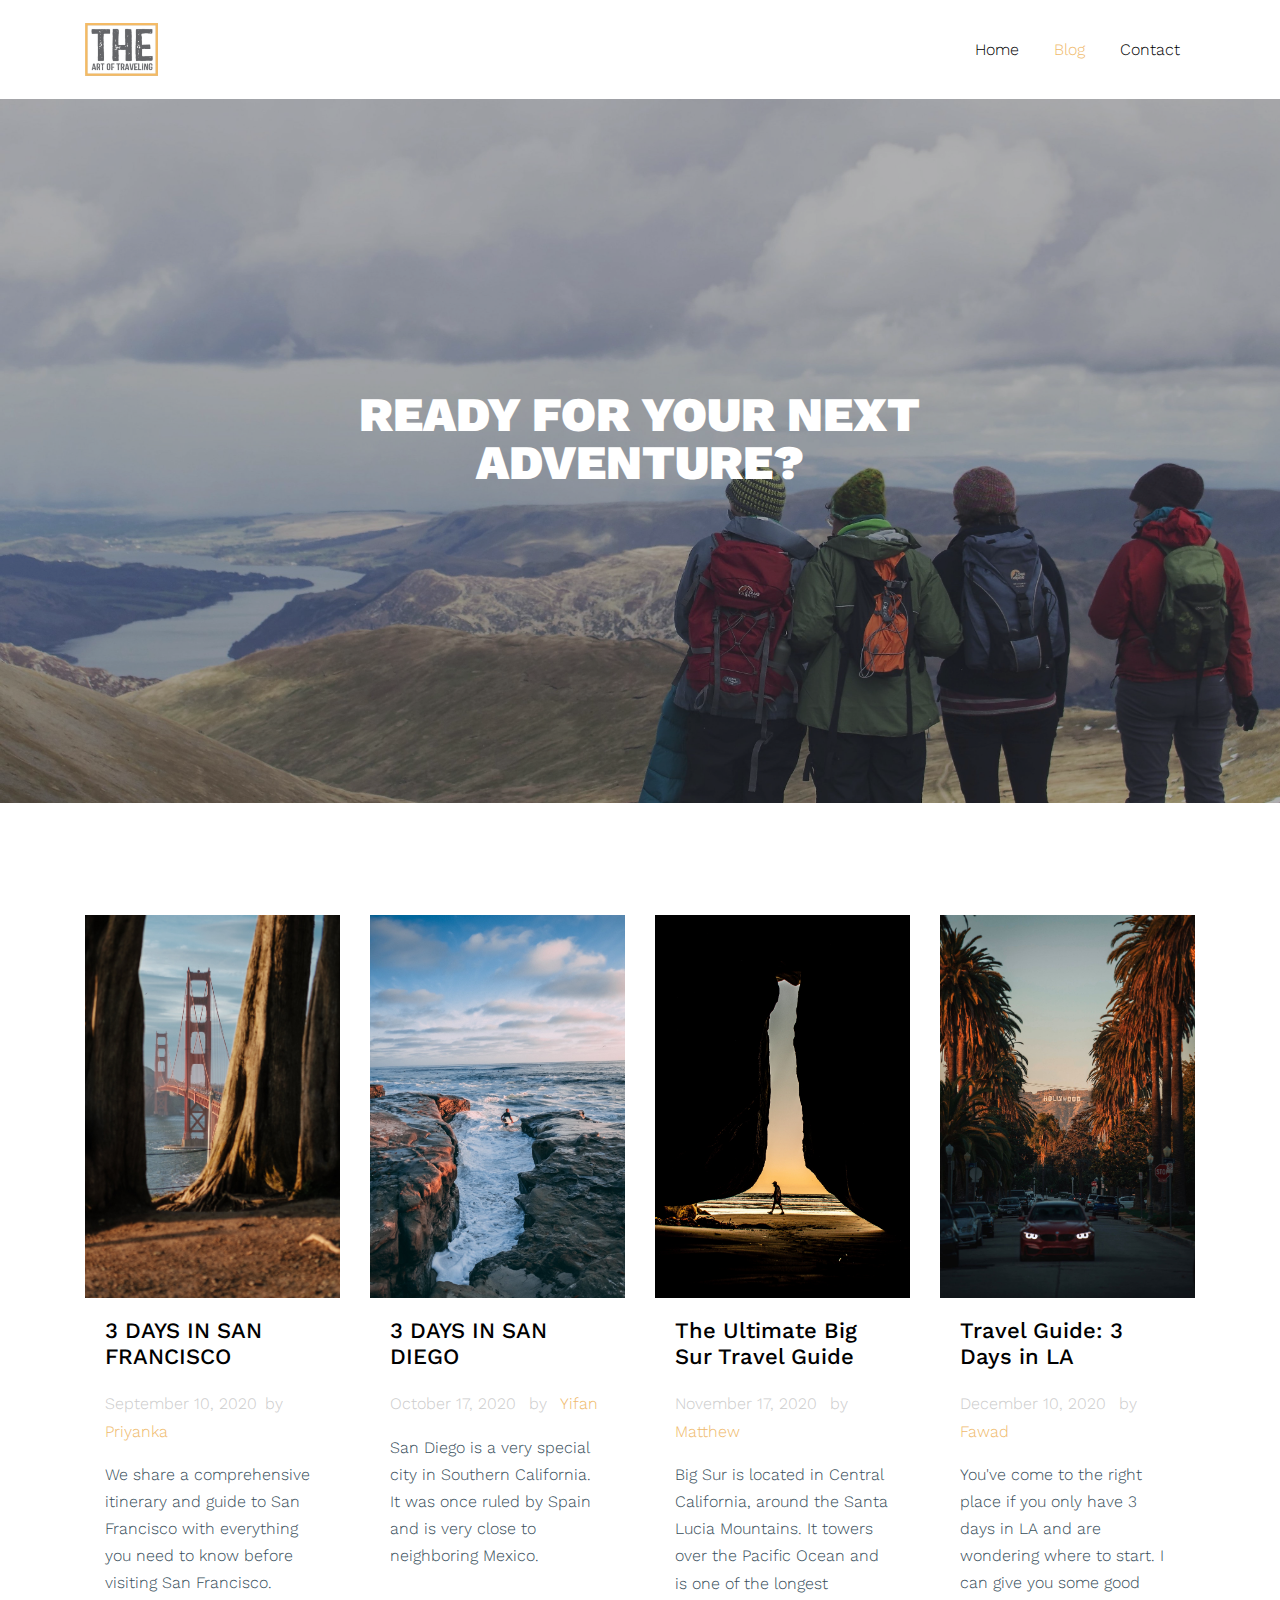
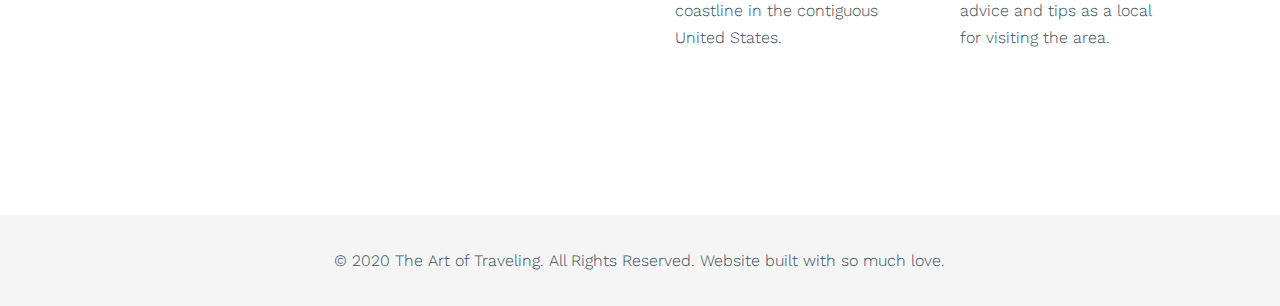
==== commit 27a87aa3: "priyanka" ====
--- a/blog.html
+++ b/blog.html
@@ -5,7 +5,7 @@
     <title>The art of traveling</title>
     <meta charset="utf-8">
     <meta name="viewport" content="width=device-width, initial-scale=1, shrink-to-fit=no">
-
+    <link href="images/logo.png" rel="icon">
     <link href="https://fonts.googleapis.com/css?family=Work+Sans:400,700,900&display=swap" rel="stylesheet">
 
     <link rel="stylesheet" href="fonts/icomoon/style.css">
@@ -78,9 +78,8 @@
       <div class="site-section-cover overlay" style="background-image: url('images/hero_1.jpg')">
         <div class="container">
           <div class="row align-items-center justify-content-center text-center">
-            <div class="col-md-5" data-aos="fade-up">
-              <h1 class="mb-3 text-white">Our Blog</h1>
-              <p>Lorem ipsum dolor sit amet, consectetur adipisicing elit. Soluta veritatis in tenetur doloremque, maiores doloribus officia iste. Dolores.</p>
+            <div class="col-md-7" data-aos="fade-up">
+              <h1 class="mb-4 text-white">READY FOR YOUR NEXT ADVENTURE?</h1>
               
             </div>
           </div>
@@ -96,58 +95,60 @@
         <div class="row">
           <div class="col-lg-3 col-md-6 mb-3">
             <div class="post-entry-1 h-100">
-              <a href="single.html">
-                <img src="images/img_1.jpg" alt="Image"
+              <a href="sf.html">
+                <img src="images/goldengate.jpg" alt="Image"
                  class="img-fluid">
               </a>
               <div class="post-entry-1-contents">
                 
-                <h2><a href="single.html">Lorem ipsum dolor sit amet</a></h2>
-                <span class="meta d-inline-block mb-3">July 17, 2019 <span class="mx-2">by</span> <a href="#">Admin</a></span>
-                <p>Lorem ipsum dolor sit amet, consectetur adipisicing elit. Dolores eos soluta, dolore harum molestias consectetur.</p>
+                <h2><a href="sf.html">3 DAYS IN SAN FRANCISCO</a></h2>
+                <span class="meta d-inline-block mb-3">September 10, 2020<span class="mx-2">by</span> <a href="#">Priyanka</a></span>
+                <p>We share a comprehensive itinerary and guide to San Francisco with everything you need to know before visiting San Francisco.
+
+                </p>
               </div>
             </div>
           </div>
           <div class="col-lg-3 col-md-6 mb-3">
             <div class="post-entry-1 h-100">
               <a href="san-diego.html">
-                <img src="images/sandiegoo.jpg" alt="San Diego Image"
+                <img src="images/beach.jpg" alt="San Diego Image"
                  class="img-fluid">
               </a>
               <div class="post-entry-1-contents">
                 
-                <h2><a href="san-diego.html">Lorem ipsum dolor sit amet</a></h2>
-                <span class="meta d-inline-block mb-3">October 17, 2020 <span class="mx-2">by</span> <a href="#">Yifan</a></span>
-                <p>Lorem ipsum dolor sit amet, consectetur adipisicing elit. Dolores eos soluta, dolore harum molestias consectetur.</p>
+                <h2><a href="san-diego.html">3 DAYS IN SAN DIEGO</a></h2>
+                <span class="meta d-inline-block mb-3">October 17, 2020 <span class="mx-2">by </span> <a href="#">Yifan</a></span>
+                <p>San Diego is a very special city in Southern California. It was once ruled by Spain and is very close to neighboring Mexico.</p>
               </div>
             </div>
           </div>
 
           <div class="col-lg-3 col-md-6 mb-3">
             <div class="post-entry-1 h-100">
-              <a href="matt.html">
-                <img src="images/img_3.jpg" alt="Image"
+              <a href="bigsur.html">
+                <img src="images/bigsurr.jpg" alt="Image"
                  class="img-fluid">
               </a>
               <div class="post-entry-1-contents">
                 
-                <h2><a href="matt.html">Lorem ipsum dolor sit amet</a></h2>
+                <h2><a href="bigsur.html">The Ultimate Big Sur Travel Guide</a></h2>
                 <span class="meta d-inline-block mb-3">November 17, 2020 <span class="mx-2">by</span> <a href="#">Matthew</a></span>
-                <p>Lorem ipsum dolor sit amet, consectetur adipisicing elit. Dolores eos soluta, dolore harum molestias consectetur.</p>
+                <p>Big Sur is located in Central California, around the Santa Lucia Mountains.  It towers over the Pacific Ocean and is one of the longest coastline in the contiguous United States.</p>
               </div>
             </div>
           </div>
           <div class="col-lg-3 col-md-6 mb-3">
             <div class="post-entry-1 h-100">
-              <a href="single.html">
-                <img src="images/img_3.jpg" alt="Image"
+              <a href="la.html">
+                <img src="images/la1.jpg" alt="Image"
                      class="img-fluid">
               </a>
               <div class="post-entry-1-contents">
 
-                <h2><a href="single.html">Lorem ipsum dolor sit amet</a></h2>
+                <h2><a href="la.html">Travel Guide: 3 Days in LA</a></h2>
                 <span class="meta d-inline-block mb-3">December 10, 2020 <span class="mx-2">by</span> <a href="#">Fawad</a></span>
-                <p>Lorem ipsum dolor sit amet, consectetur adipisicing elit. Dolores eos soluta, dolore harum molestias consectetur.</p>
+                <p>You've come to the right place if you only have 3 days in LA and are wondering where to start. I can give you some good advice and tips as a local for visiting the area.</p>
               </div>
             </div>
           </div>
@@ -159,7 +160,13 @@
     </div> <!-- END .site-section -->
 
     <footer class="site-footer bg-light">
-
+        <div class="container">
+          <div class="row">
+            <div class="col-md-10 offset-1" style="text-align: center">
+              © 2020 The Art of Traveling. All Rights Reserved. Website built with so much love.
+            </div>
+          </div>
+        </div>
     </footer>
 
     </div>
--- a/css/style.css
+++ b/css/style.css
@@ -298,7 +298,7 @@
   background: #efba6c; }
   @media (min-width: 768px) {
     .site-footer {
-      padding: 8em 0; } }
+      padding: 2em 0; } }
   .site-footer .border-top {
     border-top: 1px solid rgba(255, 255, 255, 0.1) !important; }
   .site-footer ul li {
@@ -765,7 +765,7 @@
   .site-section-cover,
   .site-section-cover .container > .row {
     height: calc(100vh - 196px);
-    min-height: 677px; }
+    min-height: 450px; }
     @media (max-width: 991.98px) {
       .site-section-cover,
       .site-section-cover .container > .row {
